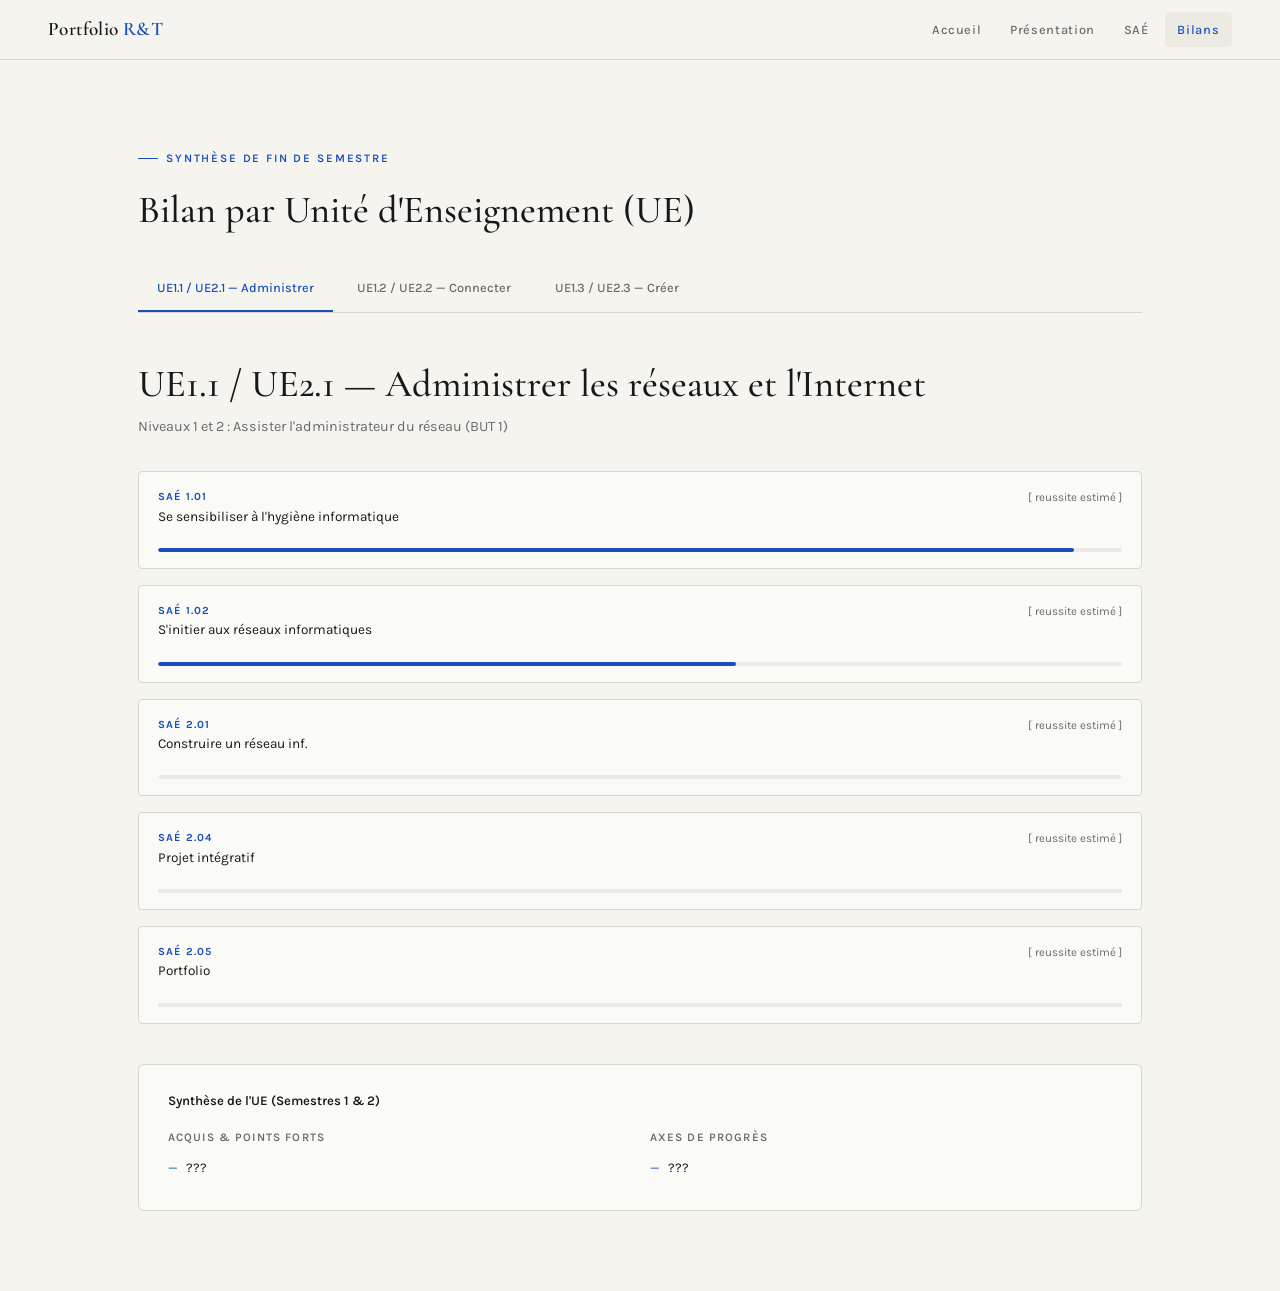
==== bilans.html @ d0392d07 "Update bilans.html" ====
<!DOCTYPE html>
<html lang="fr">
<head>
  <meta charset="UTF-8" />
  <meta name="viewport" content="width=device-width, initial-scale=1.0" />
  <title>Bilans — Portfolio R&T</title>
  <link rel="preconnect" href="https://fonts.googleapis.com" />
  <link href="https://fonts.googleapis.com/css2?family=Cormorant+Garamond:wght@400;500;600&family=Karla:wght@300;400;500;600&display=swap" rel="stylesheet" />
  <link rel="stylesheet" href="style.css">
</head>
<body>

  <nav>
    <div class="nav-logo">Portfolio <span>R&T</span></div>
    <div class="nav-links" id="navLinks">
      <a href="index.html">Accueil</a>
      <a href="presentation.html">Présentation</a>
      <a href="saes.html">SAÉ</a>
      <a href="bilans.html" class="active">Bilans</a>
    </div>
  </nav>

  <div class="page active" id="page-bilans">
    <div class="container">
      <div class="section">
        <div class="label">Synthèse de fin de semestre</div>
        <h2 style="margin-bottom:2rem">Bilan par Unité d'Enseignement (UE)</h2>

        <div class="bilan-tabs">
          <div class="bilan-tab active" onclick="switchBilan(0, this)">UE1.1 / UE2.1 — Administrer</div>
          <div class="bilan-tab" onclick="switchBilan(1, this)">UE1.2 / UE2.2 — Connecter</div>
          <div class="bilan-tab" onclick="switchBilan(2, this)">UE1.3 / UE2.3 — Créer</div>
        </div>

        <div class="bilan-panel active" id="bilan-0">
          <div class="bilan-header">
            <h2>UE1.1 / UE2.1 — Administrer les réseaux et l'Internet</h2>
            <p>Niveaux 1 et 2 : Assister l'administrateur du réseau (BUT 1)</p>
          </div>
          <div class="ac-progress-list">
            <div class="ac-progress">
              <div class="ac-progress-header">
                <div>
                  <div class="ac-progress-code">SAÉ 1.01</div>
                  <div class="ac-progress-text">Se sensibiliser à l'hygiène informatique</div>
                </div>
                <div class="ac-progress-level">[ reussite estimé ]</div>
              </div>
              <div class="progress-bar"><div class="progress-fill" style="width:95%"></div></div>
            </div>
            <div class="ac-progress">
              <div class="ac-progress-header">
                <div>
                  <div class="ac-progress-code">SAÉ 1.02</div>
                  <div class="ac-progress-text">S'initier aux réseaux informatiques</div>
                </div>
                <div class="ac-progress-level">[ reussite estimé ]</div>
              </div>
              <div class="progress-bar"><div class="progress-fill" style="width:60%"></div></div>
            </div>
            <div class="ac-progress">
              <div class="ac-progress-header">
                <div>
                  <div class="ac-progress-code">SAÉ 2.01</div>
                  <div class="ac-progress-text">Construire un réseau inf.</div>
                </div>
                <div class="ac-progress-level">[ reussite estimé ]</div>
              </div>
              <div class="progress-bar"><div class="progress-fill" style="width:0%"></div></div>
            </div>
            <div class="ac-progress">
              <div class="ac-progress-header">
                <div>
                  <div class="ac-progress-code">SAÉ 2.04</div>
                  <div class="ac-progress-text">Projet intégratif</div>
                </div>
                <div class="ac-progress-level">[ reussite estimé ]</div>
              </div>
              <div class="progress-bar"><div class="progress-fill" style="width:0%"></div></div>
            </div>
            <div class="ac-progress">
              <div class="ac-progress-header">
                <div>
                  <div class="ac-progress-code">SAÉ 2.05</div>
                  <div class="ac-progress-text">Portfolio</div>
                </div>
                <div class="ac-progress-level">[ reussite estimé ]</div>
              </div>
              <div class="progress-bar"><div class="progress-fill" style="width:0%"></div></div>
            </div>
          </div>
          <div class="bilan-synthesis">
            <h3>Synthèse de l'UE (Semestres 1 & 2)</h3>
            <div class="synthesis-grid">
              <div>
                <div class="synthesis-col-title">Acquis & points forts</div>
                <div class="synthesis-item">???</div>
              </div>
              <div>
                <div class="synthesis-col-title">Axes de progrès</div>
                <div class="synthesis-item">???</div>
              </div>
            </div>
          </div>
        </div>

        <div class="bilan-panel" id="bilan-1">
          <div class="bilan-header">
            <h2>UE1.2 / UE2.2 — Connecter les entreprises et les usagers</h2>
            <p>Niveaux 1 et 2 : Découvrir les transmissions et la ToIP (BUT 1)</p>
          </div>
          <div class="ac-progress-list">
            <div class="ac-progress">
              <div class="ac-progress-header">
                <div>
                  <div class="ac-progress-code">SAÉ 1.03</div>
                  <div class="ac-progress-text">Découvrir un dispositif de transmission</div>
                </div>
                <div class="ac-progress-level">[ reussite estimé ]</div>
              </div>
              <div class="progress-bar"><div class="progress-fill" style="width:90%"></div></div>
            </div>
            <div class="ac-progress">
              <div class="ac-progress-header">
                <div>
                  <div class="ac-progress-code">SAÉ 2.02</div>
                  <div class="ac-progress-text">Mesur_caracté-sign/syst</div>
                </div>
                <div class="ac-progress-level">[ reussite estimé ]</div>
              </div>
              <div class="progress-bar"><div class="progress-fill" style="width:0%"></div></div>
            </div>
            <div class="ac-progress">
              <div class="ac-progress-header">
                <div>
                  <div class="ac-progress-code">SAÉ 2.04</div>
                  <div class="ac-progress-text">Projet intégratif</div>
                </div>
                <div class="ac-progress-level">[ reussite estimé ]</div>
              </div>
              <div class="progress-bar"><div class="progress-fill" style="width:0%"></div></div>
            </div>
            <div class="ac-progress">
              <div class="ac-progress-header">
                <div>
                  <div class="ac-progress-code">SAÉ 2.05</div>
                  <div class="ac-progress-text">Portfolio</div>
                </div>
                <div class="ac-progress-level">[ reussite estimé ]</div>
              </div>
              <div class="progress-bar"><div class="progress-fill" style="width:0%"></div></div>
            </div>
          </div>
          <div class="bilan-synthesis">
            <h3>Synthèse de l'UE (Semestres 1 & 2)</h3>
            <div class="synthesis-grid">
              <div>
                <div class="synthesis-col-title">Acquis & points forts</div>
                <div class="synthesis-item">???</div>
              </div>
              <div>
                <div class="synthesis-col-title">Axes de progrès</div>
                <div class="synthesis-item">???</div>
              </div>
            </div>
          </div>
        </div>

        <div class="bilan-panel" id="bilan-2">
          <div class="bilan-header">
            <h2>UE1.3 / UE2.3 — Créer des outils et des applications pour les R&T</h2>
            <p>Niveaux 1 et 2 : S'intégrer dans un service informatique (BUT 1)</p>
          </div>
          <div class="ac-progress-list">
            <div class="ac-progress">
              <div class="ac-progress-header">
                <div>
                  <div class="ac-progress-code">SAÉ 1.04</div>
                  <div class="ac-progress-text">Se présenter sur Internet</div>
                </div>
                <div class="ac-progress-level">[ reussite estimé ]</div>
              </div>
              <div class="progress-bar"><div class="progress-fill" style="width:98%"></div></div>
            </div>
            <div class="ac-progress">
              <div class="ac-progress-header">
                <div>
                  <div class="ac-progress-code">SAÉ 1.05</div>
                  <div class="ac-progress-text">Traiter des données</div>
                </div>
                <div class="ac-progress-level">[ reussite estimé ]</div>
              </div>
              <div class="progress-bar"><div class="progress-fill" style="width:85%"></div></div>
            </div>
            <div class="ac-progress">
              <div class="ac-progress-header">
                <div>
                  <div class="ac-progress-code">SAÉ 2.03</div>
                  <div class="ac-progress-text">Mettre en place une solut. inf.</div>
                </div>
                <div class="ac-progress-level">[ reussite estimé ]</div>
              </div>
              <div class="progress-bar"><div class="progress-fill" style="width:0%"></div></div>
            </div>
            <div class="ac-progress">
              <div class="ac-progress-header">
                <div>
                  <div class="ac-progress-code">SAÉ 2.04</div>
                  <div class="ac-progress-text">Projet intégratif</div>
                </div>
                <div class="ac-progress-level">[ reussite estimé ]</div>
              </div>
              <div class="progress-bar"><div class="progress-fill" style="width:0%"></div></div>
            </div>
            <div class="ac-progress">
              <div class="ac-progress-header">
                <div>
                  <div class="ac-progress-code">SAÉ 2.05</div>
                  <div class="ac-progress-text">Portfolio</div>
                </div>
                <div class="ac-progress-level">[ reussite estimé ]</div>
              </div>
              <div class="progress-bar"><div class="progress-fill" style="width:0%"></div></div>
            </div>
          </div>
          <div class="bilan-synthesis">
            <h3>Synthèse de l'UE (Semestres 1 & 2)</h3>
            <div class="synthesis-grid">
              <div>
                <div class="synthesis-col-title">Acquis & points forts</div>
                <div class="synthesis-item">???</div>
              </div>
              <div>
                <div class="synthesis-col-title">Axes de progrès</div>
                <div class="synthesis-item">???</div>
              </div>
            </div>
          </div>
        </div>

      </div>
    </div>
  </div>

  <script>
    function switchBilan(indexId, elementClic) {
      let panels = document.querySelectorAll('.bilan-panel');
      panels.forEach(function(panel) { panel.classList.remove('active'); });

      let tabs = document.querySelectorAll('.bilan-tab');
      tabs.forEach(function(tab) { tab.classList.remove('active'); });

      document.getElementById('bilan-' + indexId).classList.add('active');
      elementClic.classList.add('active');

      setTimeout(() => {
        document.querySelectorAll('#bilan-' + indexId + ' .progress-fill').forEach(bar => {
          const w = bar.style.width;
          bar.style.width = '0';
          requestAnimationFrame(() => { bar.style.width = w; });
        });
      }, 50);
    }

    document.addEventListener('DOMContentLoaded', () => {
      document.querySelectorAll('#bilan-0 .progress-fill').forEach(bar => {
        const w = bar.style.width;
        bar.style.width = '0';
        setTimeout(() => { bar.style.width = w; }, 300);
      });
    });
  </script>
</body>
</html>
---- style.css ----
/* ─── VARIABLES ─── */
:root {
  --bg:        #F5F4EF;
  --bg2:       #ECEAE2;
  --ink:       #181818;
  --ink-light: #6A6A6A;
  --accent:    #1A4FBA;
  --accent2:   #0D3A9E;
  --border:    #D8D6CC;
  --white:     #FFFFFF;
  --card:      #FAFAF7;
  --nav-h:     60px;
  --radius:    4px;
  --trans:     0.22s ease;
}

/* ─── RESET ─── */
*, *::before, *::after { box-sizing: border-box; margin: 0; padding: 0; }
html { scroll-behavior: smooth; }
body {
  font-family: 'Karla', sans-serif;
  background: var(--bg);
  color: var(--ink);
  font-size: 16px;
  line-height: 1.7;
  -webkit-font-smoothing: antialiased;
}
a { color: inherit; text-decoration: none; }
img { max-width: 100%; display: block; }

/* ─── TYPOGRAPHY ─── */
.serif { font-family: 'Cormorant Garamond', serif; }
h1 { font-family: 'Cormorant Garamond', serif; font-size: clamp(2.4rem, 5vw, 4rem); font-weight: 500; line-height: 1.1; letter-spacing: -0.02em; }
h2 { font-family: 'Cormorant Garamond', serif; font-size: clamp(1.8rem, 3vw, 2.6rem); font-weight: 500; line-height: 1.2; }
h3 { font-size: 0.78rem; font-weight: 600; letter-spacing: 0.14em; text-transform: uppercase; color: var(--ink-light); }
p { color: var(--ink); max-width: 68ch; }

/* ─── NAV ─── */
nav {
  position: fixed; top: 0; left: 0; right: 0; z-index: 100;
  height: var(--nav-h);
  background: rgba(245,244,239,0.92);
  backdrop-filter: blur(12px);
  -webkit-backdrop-filter: blur(12px);
  border-bottom: 1px solid var(--border);
  display: flex; align-items: center; justify-content: space-between;
  padding: 0 clamp(1.2rem, 4vw, 3rem);
}
.nav-logo {
  font-family: 'Cormorant Garamond', serif;
  font-size: 1.2rem; font-weight: 600;
  letter-spacing: 0.02em;
  color: var(--ink);
}
.nav-logo span { color: var(--accent); }
.nav-links { display: flex; gap: 0.2rem; align-items: center; }
.nav-links a {
  font-size: 0.8rem; font-weight: 500; letter-spacing: 0.05em;
  padding: 0.4rem 0.8rem; border-radius: var(--radius);
  color: var(--ink-light); transition: color var(--trans), background var(--trans);
}
.nav-links a:hover, .nav-links a.active { color: var(--ink); background: var(--bg2); }
.nav-links a.active { color: var(--accent); }
.burger { display: none; flex-direction: column; gap: 5px; cursor: pointer; padding: 4px; }
.burger span { display: block; width: 22px; height: 2px; background: var(--ink); border-radius: 2px; transition: var(--trans); }

/* ─── PAGES ─── */
.page { padding-top: var(--nav-h); min-height: 100vh; animation: fadeIn 0.35s ease; display: none; }
.page.active { display: block; }
@keyframes fadeIn { from { opacity:0; transform:translateY(8px); } to { opacity:1; transform:translateY(0); } }

/* ─── LAYOUT HELPERS ─── */
.container { max-width: 1100px; margin: 0 auto; padding: 0 clamp(1.2rem, 4vw, 3rem); }
.section { padding: 5rem 0; }
.label {
  display: inline-flex; align-items: center; gap: 0.5rem;
  font-size: 0.72rem; font-weight: 600; letter-spacing: 0.16em; text-transform: uppercase;
  color: var(--accent); margin-bottom: 1.2rem;
}
.label::before { content: ''; display: block; width: 20px; height: 1px; background: var(--accent); }
.divider { width: 100%; height: 1px; background: var(--border); margin: 3rem 0; }

/* ─── HOME PAGE ─── */
.hero {
  min-height: calc(100vh - var(--nav-h));
  display: grid; grid-template-columns: 1fr 1fr; gap: 4rem; align-items: center;
}
.hero-text { padding: 4rem 0; }
.hero-text h1 { margin-bottom: 1.4rem; }
.hero-text .subtitle {
  font-size: 1.05rem; color: var(--ink-light); margin-bottom: 2.4rem; max-width: 50ch;
}
.hero-tags { display: flex; flex-wrap: wrap; gap: 0.5rem; margin-bottom: 2.4rem; }
.tag {
  font-size: 0.75rem; font-weight: 500; letter-spacing: 0.04em;
  padding: 0.3rem 0.8rem; border: 1px solid var(--border);
  border-radius: 20px; color: var(--ink-light); background: var(--card);
}
.hero-cta { display: flex; gap: 1rem; flex-wrap: wrap; }
.btn {
  display: inline-flex; align-items: center; justify-content: center; gap: 0.5rem;
  padding: 0.7rem 1.6rem; border-radius: var(--radius);
  font-size: 0.82rem; font-weight: 600; letter-spacing: 0.04em;
  transition: all var(--trans); cursor: pointer; border: none; text-align: center;
}
.btn-primary { background: var(--accent); color: #fff !important; }
.btn-primary:hover { background: var(--accent2); transform: translateY(-1px); }
.btn-outline { background: transparent; color: var(--ink) !important; border: 1px solid var(--border); }
.btn-outline:hover { border-color: var(--ink); background: var(--bg2); }
.hero-visual {
  display: flex; align-items: center; justify-content: center;
  position: relative;
}
.photo-placeholder {
  width: 320px; height: 400px; border-radius: 6px;
  background: linear-gradient(145deg, var(--bg2) 0%, var(--border) 100%);
  display: flex; flex-direction: column; align-items: center; justify-content: center;
  gap: 0.8rem; color: var(--ink-light); border: 1px solid var(--border);
  position: relative; overflow: hidden;
}
.photo-placeholder::before {
  content: ''; position: absolute; inset: 0;
  background: linear-gradient(135deg, transparent 60%, rgba(26,79,186,0.06));
}
.photo-placeholder svg { opacity: 0.35; }
.photo-placeholder p { font-size: 0.78rem; text-align: center; max-width: 18ch; }
.photo-frame {
  position: absolute; top: -10px; left: -10px; right: -10px; bottom: -10px;
  border: 1px solid var(--accent); opacity: 0.12; border-radius: 8px;
  pointer-events: none;
}

/* quick stats */
.stats-bar {
  display: grid; grid-template-columns: repeat(3, 1fr);
  border: 1px solid var(--border); border-radius: 6px; overflow: hidden;
  margin-top: 4rem; background: var(--card);
}
.stat { padding: 1.4rem 1.6rem; border-right: 1px solid var(--border); }
.stat:last-child { border-right: none; }
.stat-num { font-family: 'Cormorant Garamond', serif; font-size: 2.2rem; font-weight: 500; color: var(--accent); line-height: 1; margin-bottom: 0.25rem; }
.stat-label { font-size: 0.75rem; color: var(--ink-light); font-weight: 500; }

/* ─── PRÉSENTATION PAGE ─── */
.two-col { display: grid; grid-template-columns: 1fr 1fr; gap: 4rem; }
.profile-card {
  background: var(--card); border: 1px solid var(--border);
  border-radius: 6px; padding: 2rem; position: sticky; top: calc(var(--nav-h) + 1.5rem);
}
.profile-photo {
  width: 100%; aspect-ratio: 3/4; border-radius: 4px;
  background: linear-gradient(145deg, var(--bg2), var(--border));
  margin-bottom: 1.4rem; display: flex; align-items: center; justify-content: center;
  color: var(--ink-light); font-size: 0.75rem; border: 1px solid var(--border);
}
.profile-name { font-family: 'Cormorant Garamond', serif; font-size: 1.6rem; font-weight: 500; margin-bottom: 0.2rem; }
.profile-title { font-size: 0.8rem; color: var(--ink-light); margin-bottom: 1.2rem; }
.profile-links { display: flex; flex-direction: column; gap: 0.5rem; }
.profile-link {
  display: inline-flex; align-items: center; gap: 0.6rem;
  font-size: 0.8rem; color: var(--ink-light); transition: color var(--trans);
  padding: 0.4rem 0; border-bottom: 1px solid var(--bg2);
}
.profile-link:hover { color: var(--accent); }

.rich-text h2 { margin-bottom: 0.8rem; }
.rich-text p { margin-bottom: 1.2rem; color: var(--ink); }
.rich-text .highlight { color: var(--accent); font-weight: 500; }

.competences-grid { display: grid; grid-template-columns: 1fr 1fr; gap: 1rem; margin-top: 1.5rem; }
.comp-card {
  background: var(--card); border: 1px solid var(--border); border-radius: 4px;
  padding: 1rem 1.2rem; transition: border-color var(--trans); cursor: pointer; display: block;
}
.comp-card:hover { border-color: var(--accent); }
.comp-card-label { font-size: 0.7rem; font-weight: 600; letter-spacing: 0.1em; text-transform: uppercase; color: var(--accent); margin-bottom: 0.3rem; }
.comp-card-title { font-size: 0.88rem; font-weight: 500; line-height: 1.4; }

/* ─── SAÉ LIST ─── */
.sae-grid { display: grid; grid-template-columns: repeat(auto-fill, minmax(300px, 1fr)); gap: 1.2rem; }
.sae-card {
  background: var(--card); border: 1px solid var(--border); border-radius: 6px;
  padding: 1.6rem; cursor: pointer; transition: all var(--trans);
  display: flex; flex-direction: column; gap: 0.8rem;
}
.sae-card:hover { border-color: var(--accent); transform: translateY(-2px); box-shadow: 0 8px 24px rgba(0,0,0,0.06); }
.sae-card-code { font-size: 0.7rem; font-weight: 700; letter-spacing: 0.14em; text-transform: uppercase; color: var(--accent); }
.sae-card-title { font-family: 'Cormorant Garamond', serif; font-size: 1.25rem; font-weight: 500; line-height: 1.3; }
.sae-card-sem { font-size: 0.75rem; color: var(--ink-light); }
.sae-card-tags { display: flex; flex-wrap: wrap; gap: 0.3rem; }
.sae-tag { font-size: 0.68rem; padding: 0.15rem 0.5rem; border-radius: 2px; background: var(--bg2); color: var(--ink-light); font-weight: 500; }
.arrow-icon { margin-top: auto; color: var(--accent); font-size: 0.85rem; opacity: 0; transition: opacity var(--trans); }
.sae-card:hover .arrow-icon { opacity: 1; }

/* ─── SAÉ DETAIL ─── */
#sae-detail { display: none; padding-top: var(--nav-h); min-height: 100vh; animation: fadeIn 0.35s ease; }
#sae-detail.active { display: block; }
.back-btn {
  display: inline-flex; align-items: center; gap: 0.5rem;
  font-size: 0.8rem; color: var(--ink-light); cursor: pointer;
  padding: 1.5rem 0 0; transition: color var(--trans);
}
.back-btn:hover { color: var(--accent); }
.sae-header {
  padding: 2.5rem 0 2rem; border-bottom: 1px solid var(--border);
}
.sae-header-code { font-size: 0.72rem; font-weight: 700; letter-spacing: 0.2em; text-transform: uppercase; color: var(--accent); margin-bottom: 0.6rem; }
.sae-header h1 { margin-bottom: 1rem; }
.sae-meta { display: flex; gap: 1.5rem; flex-wrap: wrap; }
.sae-meta-item { font-size: 0.8rem; color: var(--ink-light); display: flex; align-items: center; gap: 0.4rem; }

.sae-body { display: grid; grid-template-columns: 1fr 280px; gap: 3rem; padding: 3rem 0; }
.sae-content { display: flex; flex-direction: column; gap: 2.5rem; }
.sae-section { }
.sae-section-title {
  font-size: 0.72rem; font-weight: 700; letter-spacing: 0.16em; text-transform: uppercase;
  color: var(--accent); padding-bottom: 0.7rem; border-bottom: 1px solid var(--border);
  margin-bottom: 1rem;
}
.sae-section p { color: var(--ink); line-height: 1.75; margin-bottom: 0.8rem; }

.ac-list { display: flex; flex-direction: column; gap: 0.7rem; }
.ac-item { background: var(--card); border: 1px solid var(--border); border-radius: 4px; padding: 0.9rem 1rem; }
.ac-code { font-size: 0.68rem; font-weight: 700; letter-spacing: 0.12em; text-transform: uppercase; color: var(--accent); margin-bottom: 0.2rem; }
.ac-text { font-size: 0.85rem; line-height: 1.5; }

.trace-list { display: flex; flex-direction: column; gap: 0.8rem; }
.trace-item {
  display: flex; align-items: flex-start; gap: 0.8rem;
  background: var(--card); border: 1px solid var(--border); border-radius: 4px; padding: 0.9rem 1rem;
}
.trace-icon { flex-shrink: 0; width: 32px; height: 32px; background: var(--bg2); border-radius: 4px; display: flex; align-items: center; justify-content: center; color: var(--accent); font-size: 0.9rem; }
.trace-info { flex: 1; }
.trace-name { font-size: 0.85rem; font-weight: 500; margin-bottom: 0.15rem; }
.trace-desc { font-size: 0.78rem; color: var(--ink-light); }

.autoeval-box {
  background: linear-gradient(135deg, rgba(26,79,186,0.05) 0%, rgba(26,79,186,0.02) 100%);
  border: 1px solid rgba(26,79,186,0.2); border-radius: 6px; padding: 1.4rem 1.6rem;
}
.autoeval-box .niveau {
  display: flex; align-items: center; gap: 1rem; margin-bottom: 1rem;
}
.niveau-dots { display: flex; gap: 0.35rem; }
.dot { width: 10px; height: 10px; border-radius: 50%; border: 1.5px solid var(--accent); }
.dot.filled { background: var(--accent); }
.niveau-label { font-size: 0.78rem; color: var(--accent); font-weight: 500; }

/* sidebar */
.sae-sidebar { display: flex; flex-direction: column; gap: 1.2rem; }
.sidebar-card {
  background: var(--card); border: 1px solid var(--border); border-radius: 6px; padding: 1.2rem;
}
.sidebar-card-title { font-size: 0.7rem; font-weight: 700; letter-spacing: 0.14em; text-transform: uppercase; color: var(--ink-light); margin-bottom: 0.8rem; }
.sidebar-item { font-size: 0.82rem; padding: 0.3rem 0; border-bottom: 1px solid var(--bg2); color: var(--ink); }
.sidebar-item:last-child { border-bottom: none; }
.sidebar-item span { color: var(--accent); font-weight: 600; }

/* ─── BILAN PAGE ─── */
.bilan-tabs { display: flex; gap: 0.3rem; border-bottom: 1px solid var(--border); margin-bottom: 3rem; overflow-x: auto; }
.bilan-tab {
  padding: 0.7rem 1.2rem; font-size: 0.8rem; font-weight: 500; cursor: pointer;
  border-bottom: 2px solid transparent; white-space: nowrap; color: var(--ink-light);
  transition: all var(--trans);
}
.bilan-tab.active { color: var(--accent); border-bottom-color: var(--accent); }
.bilan-tab:hover { color: var(--ink); }

.bilan-panel { display: none; }
.bilan-panel.active { display: block; animation: fadeIn 0.3s ease; }

.bilan-header { margin-bottom: 2rem; }
.bilan-header h2 { margin-bottom: 0.5rem; }
.bilan-header p { color: var(--ink-light); font-size: 0.9rem; max-width: 55ch; }

.ac-progress-list { display: flex; flex-direction: column; gap: 1rem; margin-bottom: 2.5rem; }
.ac-progress {
  background: var(--card); border: 1px solid var(--border); border-radius: 4px;
  padding: 1rem 1.2rem;
}
.ac-progress-header { display: flex; justify-content: space-between; align-items: flex-start; margin-bottom: 0.6rem; }
.ac-progress-code { font-size: 0.68rem; font-weight: 700; letter-spacing: 0.1em; text-transform: uppercase; color: var(--accent); }
.ac-progress-level { font-size: 0.72rem; color: var(--ink-light); }
.ac-progress-text { font-size: 0.85rem; margin-bottom: 0.7rem; line-height: 1.5; }
.progress-bar { height: 4px; background: var(--bg2); border-radius: 2px; overflow: hidden; }
.progress-fill { height: 100%; background: var(--accent); border-radius: 2px; transition: width 0.8s ease; }

.bilan-synthesis {
  background: var(--card); border: 1px solid var(--border); border-radius: 6px;
  padding: 1.6rem 1.8rem; margin-top: 2rem;
}
.bilan-synthesis h3 { font-size: 0.82rem; font-weight: 600; margin-bottom: 1rem; color: var(--ink); text-transform: none; letter-spacing: 0; }
.synthesis-grid { display: grid; grid-template-columns: 1fr 1fr; gap: 1.2rem; }
.synthesis-col-title { font-size: 0.72rem; font-weight: 600; letter-spacing: 0.1em; text-transform: uppercase; color: var(--ink-light); margin-bottom: 0.6rem; }
.synthesis-item {
  display: flex; align-items: flex-start; gap: 0.5rem;
  font-size: 0.83rem; margin-bottom: 0.4rem; line-height: 1.5;
}
.synthesis-item::before { content: '—'; color: var(--accent); flex-shrink: 0; margin-top: 0.05rem; }

/* ─── FOOTER ─── */
footer {
  border-top: 1px solid var(--border); padding: 2rem 0;
  display: flex; justify-content: space-between; align-items: center; flex-wrap: wrap; gap: 1rem;
}
footer .foot-left { font-size: 0.78rem; color: var(--ink-light); }
footer .foot-right { font-size: 0.78rem; color: var(--ink-light); display: flex; gap: 1.2rem; }

/* ─── RESPONSIVE ─── */
@media (max-width: 860px) {
  .hero { grid-template-columns: 1fr; }
  .hero-visual { display: none; }
  .two-col { grid-template-columns: 1fr; }
  .profile-card { position: static; }
  .sae-body { grid-template-columns: 1fr; }
  .sae-sidebar { display: grid; grid-template-columns: 1fr 1fr; }
  .competences-grid { grid-template-columns: 1fr; }
  .synthesis-grid { grid-template-columns: 1fr; }
  .stats-bar { grid-template-columns: 1fr; }
  .stat { border-right: none; border-bottom: 1px solid var(--border); }
  .stat:last-child { border-bottom: none; }
  .nav-links { display: none; position: absolute; top: var(--nav-h); left: 0; right: 0; background: var(--bg); border-bottom: 1px solid var(--border); flex-direction: column; padding: 1rem; gap: 0.2rem; }
  .nav-links.open { display: flex; }
  .burger { display: flex; }
}
@media (max-width: 480px) {
  .sae-sidebar { grid-template-columns: 1fr; }
}
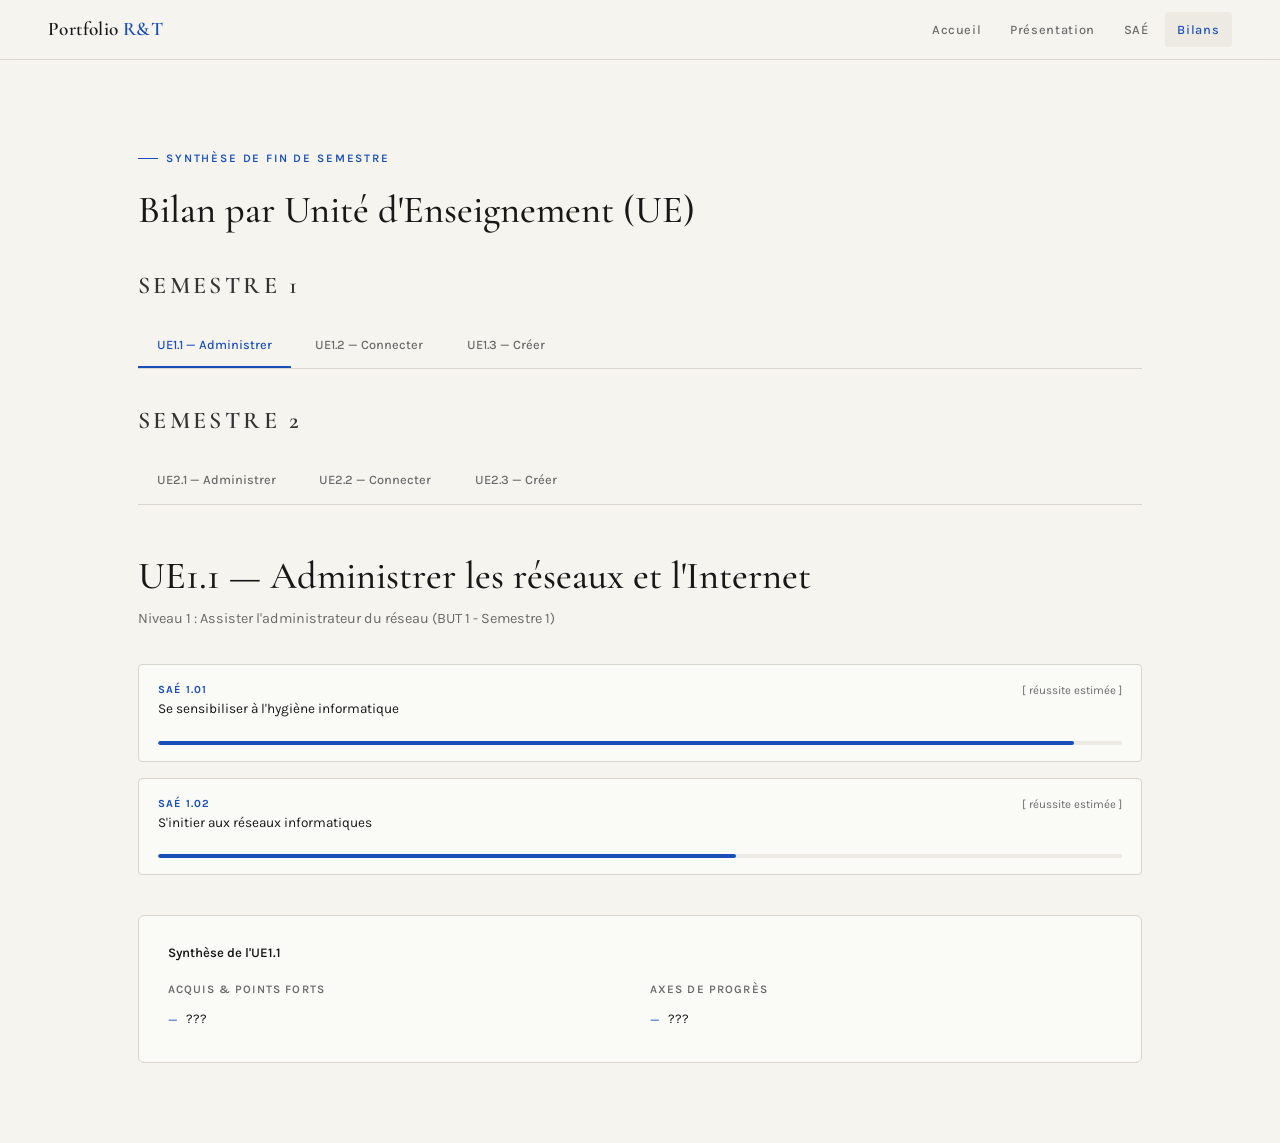
==== commit 94b9fca8: "Refactor bilan sections for semester clarity" ====
--- a/bilans.html
+++ b/bilans.html
@@ -26,16 +26,24 @@
         <div class="label">Synthèse de fin de semestre</div>
         <h2 style="margin-bottom:2rem">Bilan par Unité d'Enseignement (UE)</h2>
 
+        <h3 style="margin-bottom: 1rem; font-family: 'Cormorant Garamond', serif; font-size: 1.5rem; color: #333;">Semestre 1</h3>
+        <div class="bilan-tabs" style="margin-bottom: 2rem;">
+          <div class="bilan-tab active" onclick="switchBilan(0, this)">UE1.1 — Administrer</div>
+          <div class="bilan-tab" onclick="switchBilan(1, this)">UE1.2 — Connecter</div>
+          <div class="bilan-tab" onclick="switchBilan(2, this)">UE1.3 — Créer</div>
+        </div>
+
+        <h3 style="margin-bottom: 1rem; font-family: 'Cormorant Garamond', serif; font-size: 1.5rem; color: #333;">Semestre 2</h3>
         <div class="bilan-tabs">
-          <div class="bilan-tab active" onclick="switchBilan(0, this)">UE1.1 / UE2.1 — Administrer</div>
-          <div class="bilan-tab" onclick="switchBilan(1, this)">UE1.2 / UE2.2 — Connecter</div>
-          <div class="bilan-tab" onclick="switchBilan(2, this)">UE1.3 / UE2.3 — Créer</div>
+          <div class="bilan-tab" onclick="switchBilan(3, this)">UE2.1 — Administrer</div>
+          <div class="bilan-tab" onclick="switchBilan(4, this)">UE2.2 — Connecter</div>
+          <div class="bilan-tab" onclick="switchBilan(5, this)">UE2.3 — Créer</div>
         </div>
 
         <div class="bilan-panel active" id="bilan-0">
           <div class="bilan-header">
-            <h2>UE1.1 / UE2.1 — Administrer les réseaux et l'Internet</h2>
-            <p>Niveaux 1 et 2 : Assister l'administrateur du réseau (BUT 1)</p>
+            <h2>UE1.1 — Administrer les réseaux et l'Internet</h2>
+            <p>Niveau 1 : Assister l'administrateur du réseau (BUT 1 - Semestre 1)</p>
           </div>
           <div class="ac-progress-list">
             <div class="ac-progress">
@@ -44,7 +52,7 @@
                   <div class="ac-progress-code">SAÉ 1.01</div>
                   <div class="ac-progress-text">Se sensibiliser à l'hygiène informatique</div>
                 </div>
-                <div class="ac-progress-level">[ reussite estimé ]</div>
+                <div class="ac-progress-level">[ réussite estimée ]</div>
               </div>
               <div class="progress-bar"><div class="progress-fill" style="width:95%"></div></div>
             </div>
@@ -54,43 +62,13 @@
                   <div class="ac-progress-code">SAÉ 1.02</div>
                   <div class="ac-progress-text">S'initier aux réseaux informatiques</div>
                 </div>
-                <div class="ac-progress-level">[ reussite estimé ]</div>
+                <div class="ac-progress-level">[ réussite estimée ]</div>
               </div>
               <div class="progress-bar"><div class="progress-fill" style="width:60%"></div></div>
             </div>
-            <div class="ac-progress">
-              <div class="ac-progress-header">
-                <div>
-                  <div class="ac-progress-code">SAÉ 2.01</div>
-                  <div class="ac-progress-text">Construire un réseau inf.</div>
-                </div>
-                <div class="ac-progress-level">[ reussite estimé ]</div>
-              </div>
-              <div class="progress-bar"><div class="progress-fill" style="width:0%"></div></div>
-            </div>
-            <div class="ac-progress">
-              <div class="ac-progress-header">
-                <div>
-                  <div class="ac-progress-code">SAÉ 2.04</div>
-                  <div class="ac-progress-text">Projet intégratif</div>
-                </div>
-                <div class="ac-progress-level">[ reussite estimé ]</div>
-              </div>
-              <div class="progress-bar"><div class="progress-fill" style="width:0%"></div></div>
-            </div>
-            <div class="ac-progress">
-              <div class="ac-progress-header">
-                <div>
-                  <div class="ac-progress-code">SAÉ 2.05</div>
-                  <div class="ac-progress-text">Portfolio</div>
-                </div>
-                <div class="ac-progress-level">[ reussite estimé ]</div>
-              </div>
-              <div class="progress-bar"><div class="progress-fill" style="width:0%"></div></div>
-            </div>
           </div>
           <div class="bilan-synthesis">
-            <h3>Synthèse de l'UE (Semestres 1 & 2)</h3>
+            <h3>Synthèse de l'UE1.1</h3>
             <div class="synthesis-grid">
               <div>
                 <div class="synthesis-col-title">Acquis & points forts</div>
@@ -106,8 +84,8 @@
 
         <div class="bilan-panel" id="bilan-1">
           <div class="bilan-header">
-            <h2>UE1.2 / UE2.2 — Connecter les entreprises et les usagers</h2>
-            <p>Niveaux 1 et 2 : Découvrir les transmissions et la ToIP (BUT 1)</p>
+            <h2>UE1.2 — Connecter les entreprises et les usagers</h2>
+            <p>Niveau 1 : Découvrir les transmissions et la ToIP (BUT 1 - Semestre 1)</p>
           </div>
           <div class="ac-progress-list">
             <div class="ac-progress">
@@ -116,43 +94,13 @@
                   <div class="ac-progress-code">SAÉ 1.03</div>
                   <div class="ac-progress-text">Découvrir un dispositif de transmission</div>
                 </div>
-                <div class="ac-progress-level">[ reussite estimé ]</div>
+                <div class="ac-progress-level">[ réussite estimée ]</div>
               </div>
               <div class="progress-bar"><div class="progress-fill" style="width:90%"></div></div>
             </div>
-            <div class="ac-progress">
-              <div class="ac-progress-header">
-                <div>
-                  <div class="ac-progress-code">SAÉ 2.02</div>
-                  <div class="ac-progress-text">Mesur_caracté-sign/syst</div>
-                </div>
-                <div class="ac-progress-level">[ reussite estimé ]</div>
-              </div>
-              <div class="progress-bar"><div class="progress-fill" style="width:0%"></div></div>
-            </div>
-            <div class="ac-progress">
-              <div class="ac-progress-header">
-                <div>
-                  <div class="ac-progress-code">SAÉ 2.04</div>
-                  <div class="ac-progress-text">Projet intégratif</div>
-                </div>
-                <div class="ac-progress-level">[ reussite estimé ]</div>
-              </div>
-              <div class="progress-bar"><div class="progress-fill" style="width:0%"></div></div>
-            </div>
-            <div class="ac-progress">
-              <div class="ac-progress-header">
-                <div>
-                  <div class="ac-progress-code">SAÉ 2.05</div>
-                  <div class="ac-progress-text">Portfolio</div>
-                </div>
-                <div class="ac-progress-level">[ reussite estimé ]</div>
-              </div>
-              <div class="progress-bar"><div class="progress-fill" style="width:0%"></div></div>
-            </div>
           </div>
           <div class="bilan-synthesis">
-            <h3>Synthèse de l'UE (Semestres 1 & 2)</h3>
+            <h3>Synthèse de l'UE1.2</h3>
             <div class="synthesis-grid">
               <div>
                 <div class="synthesis-col-title">Acquis & points forts</div>
@@ -168,8 +116,8 @@
 
         <div class="bilan-panel" id="bilan-2">
           <div class="bilan-header">
-            <h2>UE1.3 / UE2.3 — Créer des outils et des applications pour les R&T</h2>
-            <p>Niveaux 1 et 2 : S'intégrer dans un service informatique (BUT 1)</p>
+            <h2>UE1.3 — Créer des outils et des applications pour les R&T</h2>
+            <p>Niveau 1 : S'intégrer dans un service informatique (BUT 1 - Semestre 1)</p>
           </div>
           <div class="ac-progress-list">
             <div class="ac-progress">
@@ -178,7 +126,7 @@
                   <div class="ac-progress-code">SAÉ 1.04</div>
                   <div class="ac-progress-text">Se présenter sur Internet</div>
                 </div>
-                <div class="ac-progress-level">[ reussite estimé ]</div>
+                <div class="ac-progress-level">[ réussite estimée ]</div>
               </div>
               <div class="progress-bar"><div class="progress-fill" style="width:98%"></div></div>
             </div>
@@ -188,87 +136,6 @@
                   <div class="ac-progress-code">SAÉ 1.05</div>
                   <div class="ac-progress-text">Traiter des données</div>
                 </div>
-                <div class="ac-progress-level">[ reussite estimé ]</div>
+                <div class="ac-progress-level">[ réussite estimée ]</div>
               </div>
-              <div class="progress-bar"><div class="progress-fill" style="width:85%"></div></div>
-            </div>
-            <div class="ac-progress">
-              <div class="ac-progress-header">
-                <div>
-                  <div class="ac-progress-code">SAÉ 2.03</div>
-                  <div class="ac-progress-text">Mettre en place une solut. inf.</div>
-                </div>
-                <div class="ac-progress-level">[ reussite estimé ]</div>
-              </div>
-              <div class="progress-bar"><div class="progress-fill" style="width:0%"></div></div>
-            </div>
-            <div class="ac-progress">
-              <div class="ac-progress-header">
-                <div>
-                  <div class="ac-progress-code">SAÉ 2.04</div>
-                  <div class="ac-progress-text">Projet intégratif</div>
-                </div>
-                <div class="ac-progress-level">[ reussite estimé ]</div>
-              </div>
-              <div class="progress-bar"><div class="progress-fill" style="width:0%"></div></div>
-            </div>
-            <div class="ac-progress">
-              <div class="ac-progress-header">
-                <div>
-                  <div class="ac-progress-code">SAÉ 2.05</div>
-                  <div class="ac-progress-text">Portfolio</div>
-                </div>
-                <div class="ac-progress-level">[ reussite estimé ]</div>
-              </div>
-              <div class="progress-bar"><div class="progress-fill" style="width:0%"></div></div>
-            </div>
-          </div>
-          <div class="bilan-synthesis">
-            <h3>Synthèse de l'UE (Semestres 1 & 2)</h3>
-            <div class="synthesis-grid">
-              <div>
-                <div class="synthesis-col-title">Acquis & points forts</div>
-                <div class="synthesis-item">???</div>
-              </div>
-              <div>
-                <div class="synthesis-col-title">Axes de progrès</div>
-                <div class="synthesis-item">???</div>
-              </div>
-            </div>
-          </div>
-        </div>
-
-      </div>
-    </div>
-  </div>
-
-  <script>
-    function switchBilan(indexId, elementClic) {
-      let panels = document.querySelectorAll('.bilan-panel');
-      panels.forEach(function(panel) { panel.classList.remove('active'); });
-
-      let tabs = document.querySelectorAll('.bilan-tab');
-      tabs.forEach(function(tab) { tab.classList.remove('active'); });
-
-      document.getElementById('bilan-' + indexId).classList.add('active');
-      elementClic.classList.add('active');
-
-      setTimeout(() => {
-        document.querySelectorAll('#bilan-' + indexId + ' .progress-fill').forEach(bar => {
-          const w = bar.style.width;
-          bar.style.width = '0';
-          requestAnimationFrame(() => { bar.style.width = w; });
-        });
-      }, 50);
-    }
-
-    document.addEventListener('DOMContentLoaded', () => {
-      document.querySelectorAll('#bilan-0 .progress-fill').forEach(bar => {
-        const w = bar.style.width;
-        bar.style.width = '0';
-        setTimeout(() => { bar.style.width = w; }, 300);
-      });
-    });
-  </script>
-</body>
-</html>
+              <div class="progress-bar"><div class="progress-fill" style="width:85
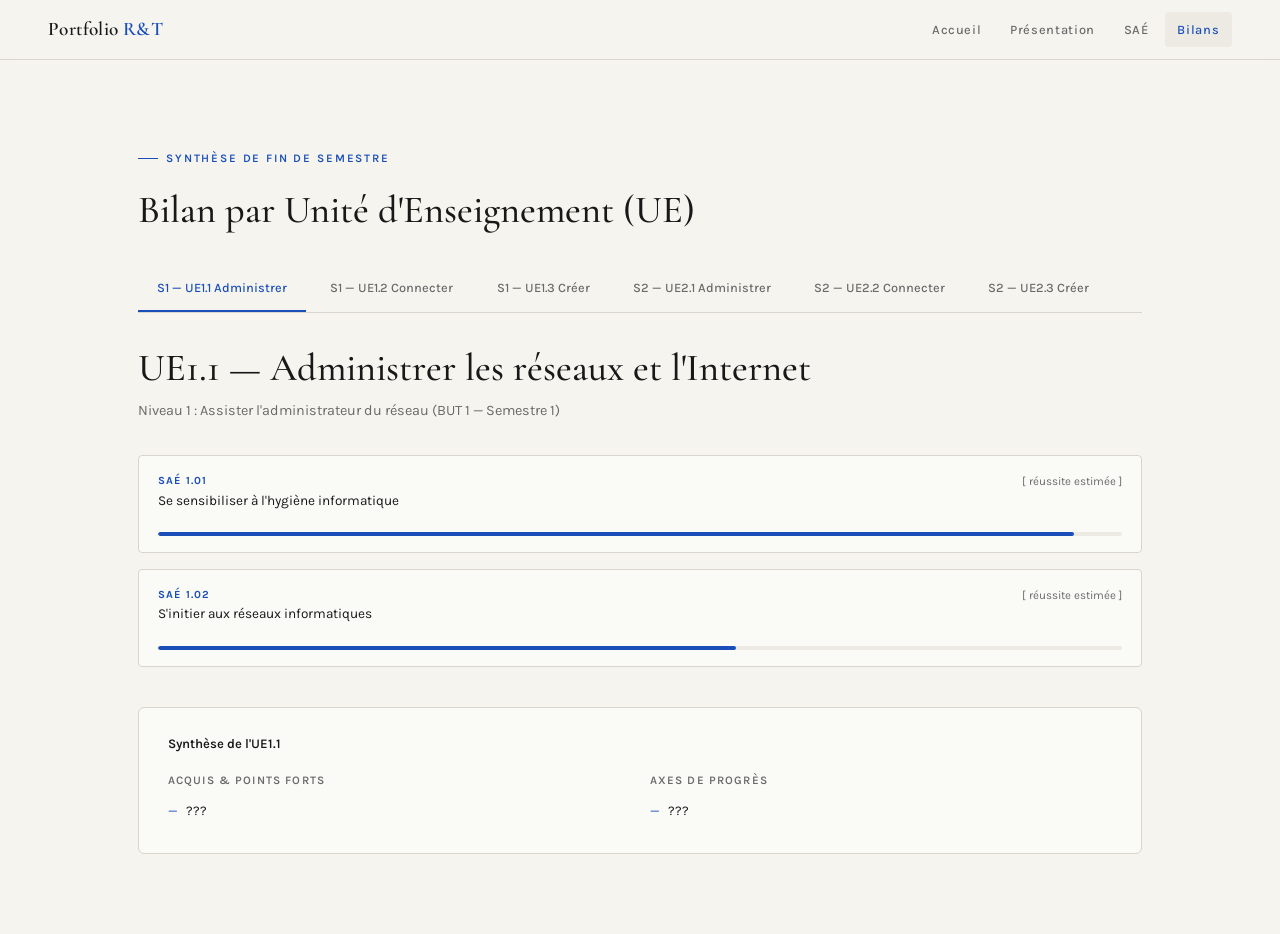
==== commit ba8e9b83: "Update bilans.html" ====
--- a/bilans.html
+++ b/bilans.html
@@ -26,24 +26,19 @@
         <div class="label">Synthèse de fin de semestre</div>
         <h2 style="margin-bottom:2rem">Bilan par Unité d'Enseignement (UE)</h2>
 
-        <h3 style="margin-bottom: 1rem; font-family: 'Cormorant Garamond', serif; font-size: 1.5rem; color: #333;">Semestre 1</h3>
-        <div class="bilan-tabs" style="margin-bottom: 2rem;">
-          <div class="bilan-tab active" onclick="switchBilan(0, this)">UE1.1 — Administrer</div>
-          <div class="bilan-tab" onclick="switchBilan(1, this)">UE1.2 — Connecter</div>
-          <div class="bilan-tab" onclick="switchBilan(2, this)">UE1.3 — Créer</div>
-        </div>
-
-        <h3 style="margin-bottom: 1rem; font-family: 'Cormorant Garamond', serif; font-size: 1.5rem; color: #333;">Semestre 2</h3>
-        <div class="bilan-tabs">
-          <div class="bilan-tab" onclick="switchBilan(3, this)">UE2.1 — Administrer</div>
-          <div class="bilan-tab" onclick="switchBilan(4, this)">UE2.2 — Connecter</div>
-          <div class="bilan-tab" onclick="switchBilan(5, this)">UE2.3 — Créer</div>
+        <div class="bilan-tabs" style="flex-wrap: wrap; row-gap: 0.5rem; margin-bottom: 2rem;">
+          <div class="bilan-tab active" onclick="switchBilan(0, this)">S1 — UE1.1 Administrer</div>
+          <div class="bilan-tab" onclick="switchBilan(1, this)">S1 — UE1.2 Connecter</div>
+          <div class="bilan-tab" onclick="switchBilan(2, this)">S1 — UE1.3 Créer</div>
+          <div class="bilan-tab" onclick="switchBilan(3, this)">S2 — UE2.1 Administrer</div>
+          <div class="bilan-tab" onclick="switchBilan(4, this)">S2 — UE2.2 Connecter</div>
+          <div class="bilan-tab" onclick="switchBilan(5, this)">S2 — UE2.3 Créer</div>
         </div>
 
         <div class="bilan-panel active" id="bilan-0">
           <div class="bilan-header">
             <h2>UE1.1 — Administrer les réseaux et l'Internet</h2>
-            <p>Niveau 1 : Assister l'administrateur du réseau (BUT 1 - Semestre 1)</p>
+            <p>Niveau 1 : Assister l'administrateur du réseau (BUT 1 — Semestre 1)</p>
           </div>
           <div class="ac-progress-list">
             <div class="ac-progress">
@@ -85,7 +80,7 @@
         <div class="bilan-panel" id="bilan-1">
           <div class="bilan-header">
             <h2>UE1.2 — Connecter les entreprises et les usagers</h2>
-            <p>Niveau 1 : Découvrir les transmissions et la ToIP (BUT 1 - Semestre 1)</p>
+            <p>Niveau 1 : Découvrir les transmissions et la ToIP (BUT 1 — Semestre 1)</p>
           </div>
           <div class="ac-progress-list">
             <div class="ac-progress">
@@ -117,7 +112,7 @@
         <div class="bilan-panel" id="bilan-2">
           <div class="bilan-header">
             <h2>UE1.3 — Créer des outils et des applications pour les R&T</h2>
-            <p>Niveau 1 : S'intégrer dans un service informatique (BUT 1 - Semestre 1)</p>
+            <p>Niveau 1 : S'intégrer dans un service informatique (BUT 1 — Semestre 1)</p>
           </div>
           <div class="ac-progress-list">
             <div class="ac-progress">
@@ -138,4 +133,221 @@
                 </div>
                 <div class="ac-progress-level">[ réussite estimée ]</div>
               </div>
-              <div class="progress-bar"><div class="progress-fill" style="width:85
+              <div class="progress-bar"><div class="progress-fill" style="width:85%"></div></div>
+            </div>
+          </div>
+          <div class="bilan-synthesis">
+            <h3>Synthèse de l'UE1.3</h3>
+            <div class="synthesis-grid">
+              <div>
+                <div class="synthesis-col-title">Acquis & points forts</div>
+                <div class="synthesis-item">???</div>
+              </div>
+              <div>
+                <div class="synthesis-col-title">Axes de progrès</div>
+                <div class="synthesis-item">???</div>
+              </div>
+            </div>
+          </div>
+        </div>
+
+        <div class="bilan-panel" id="bilan-3">
+          <div class="bilan-header">
+            <h2>UE2.1 — Administrer les réseaux et l'Internet</h2>
+            <p>Niveau 1 : Assister l'administrateur du réseau (BUT 1 — Semestre 2)</p>
+          </div>
+          <div class="ac-progress-list">
+            <div class="ac-progress">
+              <div class="ac-progress-header">
+                <div>
+                  <div class="ac-progress-code">SAÉ 2.01</div>
+                  <div class="ac-progress-text">Construire un réseau inf.</div>
+                </div>
+                <div class="ac-progress-level">[ réussite estimée ]</div>
+              </div>
+              <div class="progress-bar"><div class="progress-fill" style="width:0%"></div></div>
+            </div>
+            <div class="ac-progress">
+              <div class="ac-progress-header">
+                <div>
+                  <div class="ac-progress-code">SAÉ 2.04</div>
+                  <div class="ac-progress-text">Projet intégratif</div>
+                </div>
+                <div class="ac-progress-level">[ réussite estimée ]</div>
+              </div>
+              <div class="progress-bar"><div class="progress-fill" style="width:0%"></div></div>
+            </div>
+            <div class="ac-progress">
+              <div class="ac-progress-header">
+                <div>
+                  <div class="ac-progress-code">SAÉ 2.05</div>
+                  <div class="ac-progress-text">Portfolio</div>
+                </div>
+                <div class="ac-progress-level">[ réussite estimée ]</div>
+              </div>
+              <div class="progress-bar"><div class="progress-fill" style="width:0%"></div></div>
+            </div>
+          </div>
+          <div class="bilan-synthesis">
+            <h3>Synthèse de l'UE2.1</h3>
+            <div class="synthesis-grid">
+              <div>
+                <div class="synthesis-col-title">Acquis & points forts</div>
+                <div class="synthesis-item">???</div>
+              </div>
+              <div>
+                <div class="synthesis-col-title">Axes de progrès</div>
+                <div class="synthesis-item">???</div>
+              </div>
+            </div>
+          </div>
+        </div>
+
+        <div class="bilan-panel" id="bilan-4">
+          <div class="bilan-header">
+            <h2>UE2.2 — Connecter les entreprises et les usagers</h2>
+            <p>Niveau 1 : Découvrir les transmissions et la ToIP (BUT 1 — Semestre 2)</p>
+          </div>
+          <div class="ac-progress-list">
+            <div class="ac-progress">
+              <div class="ac-progress-header">
+                <div>
+                  <div class="ac-progress-code">SAÉ 2.02</div>
+                  <div class="ac-progress-text">Mesur_caracté-sign/syst</div>
+                </div>
+                <div class="ac-progress-level">[ réussite estimée ]</div>
+              </div>
+              <div class="progress-bar"><div class="progress-fill" style="width:0%"></div></div>
+            </div>
+            <div class="ac-progress">
+              <div class="ac-progress-header">
+                <div>
+                  <div class="ac-progress-code">SAÉ 2.04</div>
+                  <div class="ac-progress-text">Projet intégratif</div>
+                </div>
+                <div class="ac-progress-level">[ réussite estimée ]</div>
+              </div>
+              <div class="progress-bar"><div class="progress-fill" style="width:0%"></div></div>
+            </div>
+            <div class="ac-progress">
+              <div class="ac-progress-header">
+                <div>
+                  <div class="ac-progress-code">SAÉ 2.05</div>
+                  <div class="ac-progress-text">Portfolio</div>
+                </div>
+                <div class="ac-progress-level">[ réussite estimée ]</div>
+              </div>
+              <div class="progress-bar"><div class="progress-fill" style="width:0%"></div></div>
+            </div>
+          </div>
+          <div class="bilan-synthesis">
+            <h3>Synthèse de l'UE2.2</h3>
+            <div class="synthesis-grid">
+              <div>
+                <div class="synthesis-col-title">Acquis & points forts</div>
+                <div class="synthesis-item">???</div>
+              </div>
+              <div>
+                <div class="synthesis-col-title">Axes de progrès</div>
+                <div class="synthesis-item">???</div>
+              </div>
+            </div>
+          </div>
+        </div>
+
+        <div class="bilan-panel" id="bilan-5">
+          <div class="bilan-header">
+            <h2>UE2.3 — Créer des outils et des applications pour les R&T</h2>
+            <p>Niveau 1 : S'intégrer dans un service informatique (BUT 1 — Semestre 2)</p>
+          </div>
+          <div class="ac-progress-list">
+            <div class="ac-progress">
+              <div class="ac-progress-header">
+                <div>
+                  <div class="ac-progress-code">SAÉ 2.03</div>
+                  <div class="ac-progress-text">Mettre en place une solut. inf.</div>
+                </div>
+                <div class="ac-progress-level">[ réussite estimée ]</div>
+              </div>
+              <div class="progress-bar"><div class="progress-fill" style="width:0%"></div></div>
+            </div>
+            <div class="ac-progress">
+              <div class="ac-progress-header">
+                <div>
+                  <div class="ac-progress-code">SAÉ 2.04</div>
+                  <div class="ac-progress-text">Projet intégratif</div>
+                </div>
+                <div class="ac-progress-level">[ réussite estimée ]</div>
+              </div>
+              <div class="progress-bar"><div class="progress-fill" style="width:0%"></div></div>
+            </div>
+            <div class="ac-progress">
+              <div class="ac-progress-header">
+                <div>
+                  <div class="ac-progress-code">SAÉ 2.05</div>
+                  <div class="ac-progress-text">Portfolio</div>
+                </div>
+                <div class="ac-progress-level">[ réussite estimée ]</div>
+              </div>
+              <div class="progress-bar"><div class="progress-fill" style="width:0%"></div></div>
+            </div>
+          </div>
+          <div class="bilan-synthesis">
+            <h3>Synthèse de l'UE2.3</h3>
+            <div class="synthesis-grid">
+              <div>
+                <div class="synthesis-col-title">Acquis & points forts</div>
+                <div class="synthesis-item">???</div>
+              </div>
+              <div>
+                <div class="synthesis-col-title">Axes de progrès</div>
+                <div class="synthesis-item">???</div>
+              </div>
+            </div>
+          </div>
+        </div>
+
+      </div>
+    </div>
+  </div>
+
+  <script>
+    function switchBilan(indexId, elementClic) {
+      // 1. Masquer tous les panneaux de bilan
+      let panels = document.querySelectorAll('.bilan-panel');
+      panels.forEach(function(panel) { panel.classList.remove('active'); });
+
+      // 2. Désactiver l'état visuel de tous les onglets
+      let tabs = document.querySelectorAll('.bilan-tab');
+      tabs.forEach(function(tab) { tab.classList.remove('active'); });
+
+      // 3. Activer uniquement le panneau ciblé et l'onglet cliqué
+      let targetPanel = document.getElementById('bilan-' + indexId);
+      if (targetPanel) {
+        targetPanel.classList.add('active');
+      }
+      if (elementClic) {
+        elementClic.classList.add('active');
+      }
+
+      // 4. Déclencher une réanimation propre des barres de progression de l'UE sélectionnée
+      setTimeout(() => {
+        document.querySelectorAll('#bilan-' + indexId + ' .progress-fill').forEach(bar => {
+          const w = bar.style.width;
+          bar.style.width = '0';
+          requestAnimationFrame(() => { bar.style.width = w; });
+        });
+      }, 50);
+    }
+
+    document.addEventListener('DOMContentLoaded', () => {
+      // Animation initiale lors du chargement de la page pour le premier panneau actif (S1 - UE1.1)
+      document.querySelectorAll('#bilan-0 .progress-fill').forEach(bar => {
+        const w = bar.style.width;
+        bar.style.width = '0';
+        setTimeout(() => { bar.style.width = w; }, 300);
+      });
+    });
+  </script>
+</body>
+</html>
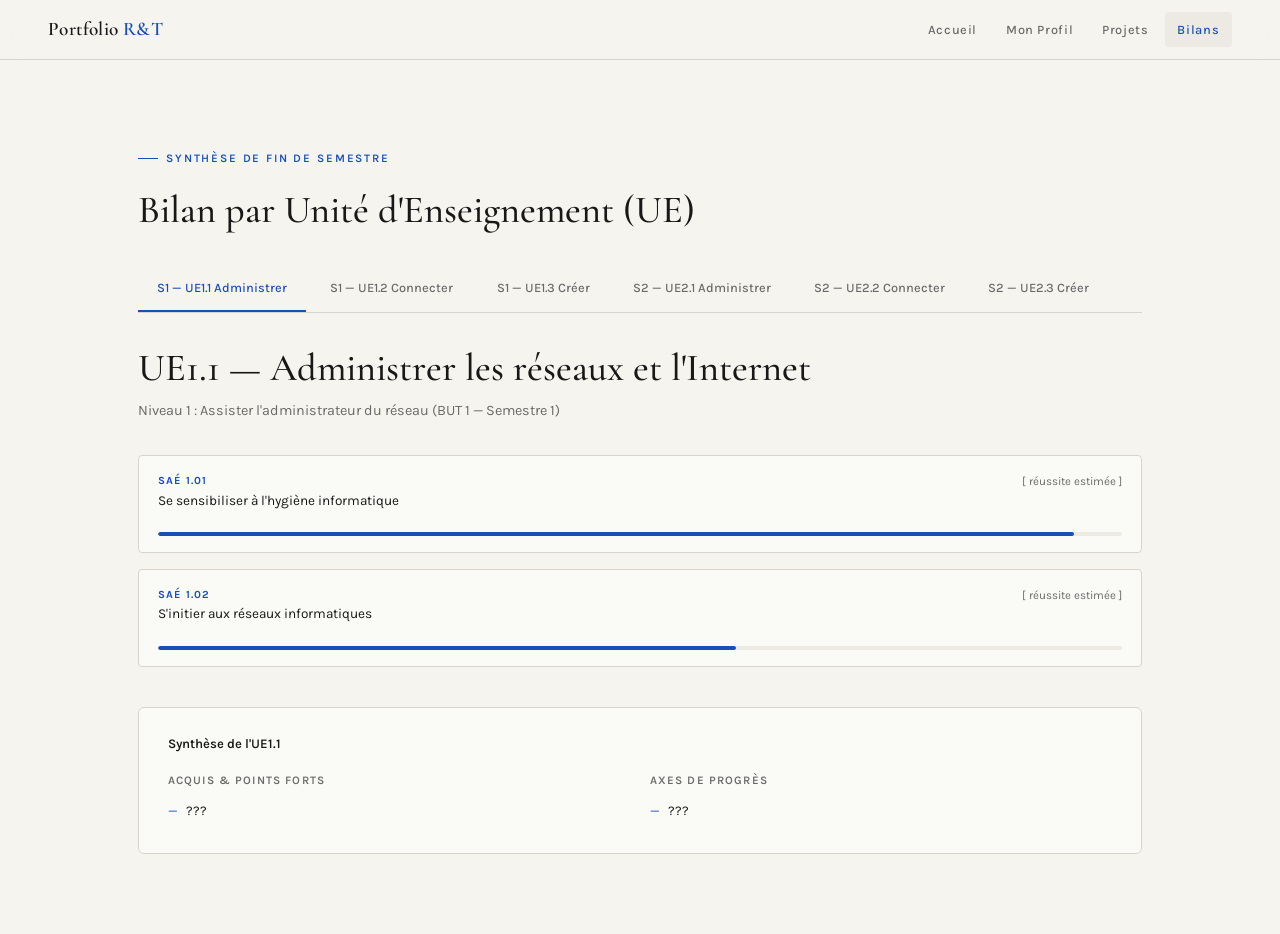
==== commit 9b73d85f: "Update navigation links in bilans.html" ====
--- a/bilans.html
+++ b/bilans.html
@@ -14,8 +14,8 @@
     <div class="nav-logo">Portfolio <span>R&T</span></div>
     <div class="nav-links" id="navLinks">
       <a href="index.html">Accueil</a>
-      <a href="presentation.html">Présentation</a>
-      <a href="saes.html">SAÉ</a>
+      <a href="presentation.html">Mon Profil</a>
+      <a href="saes.html">Projets</a>
       <a href="bilans.html" class="active">Bilans</a>
     </div>
   </nav>
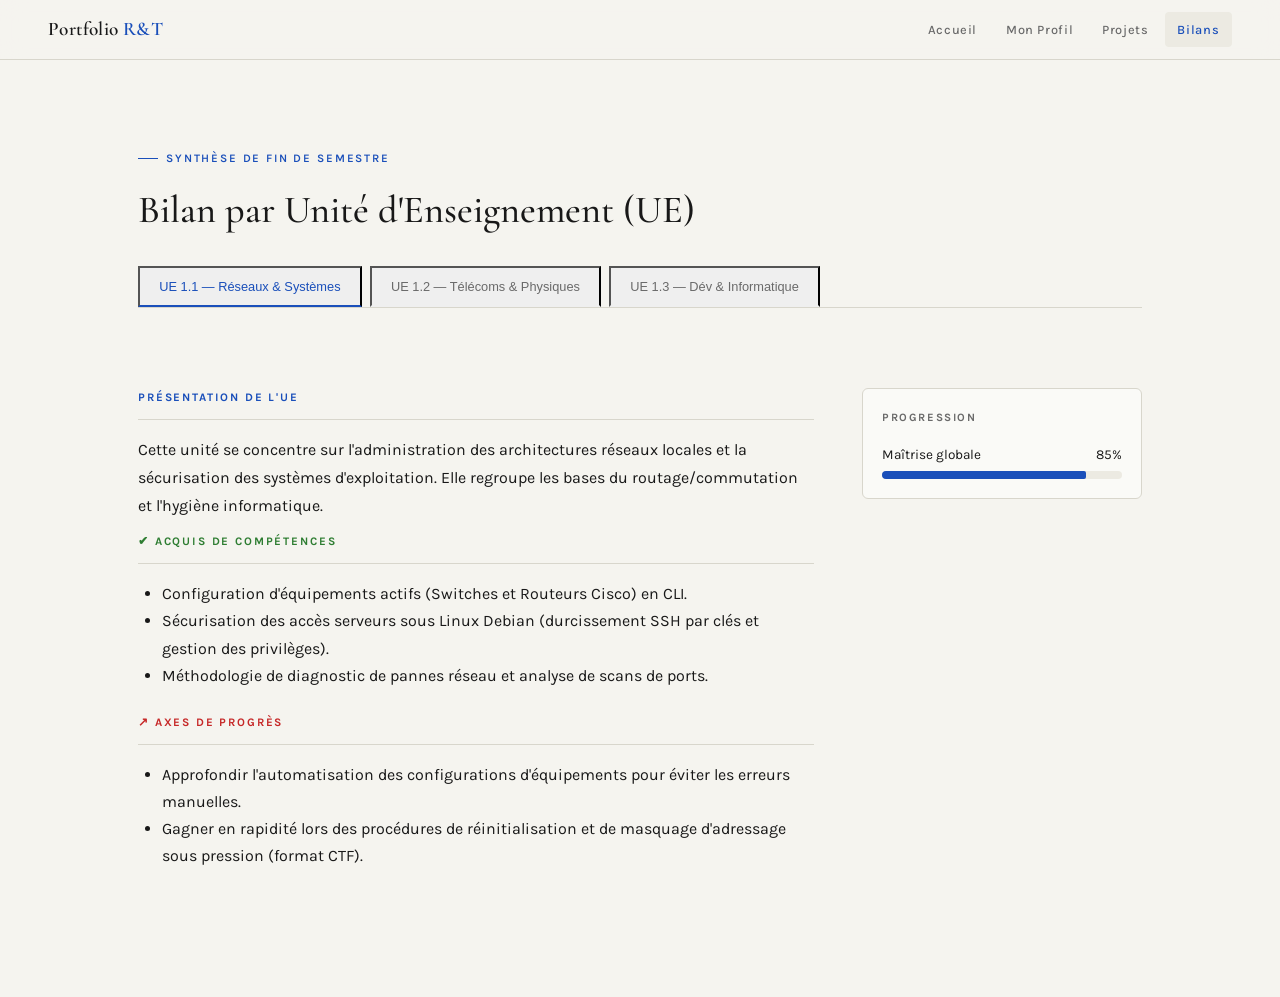
==== commit e08e17f0: "Revise bilan.html structure and content Updated the structure and content of bilan.html, including c" ====
--- a/bilans.html
+++ b/bilans.html
@@ -26,282 +26,137 @@
         <div class="label">Synthèse de fin de semestre</div>
         <h2 style="margin-bottom:2rem">Bilan par Unité d'Enseignement (UE)</h2>
 
-        <div class="bilan-tabs" style="flex-wrap: wrap; row-gap: 0.5rem; margin-bottom: 2rem;">
-          <div class="bilan-tab active" onclick="switchBilan(0, this)">S1 — UE1.1 Administrer</div>
-          <div class="bilan-tab" onclick="switchBilan(1, this)">S1 — UE1.2 Connecter</div>
-          <div class="bilan-tab" onclick="switchBilan(2, this)">S1 — UE1.3 Créer</div>
-          <div class="bilan-tab" onclick="switchBilan(3, this)">S2 — UE2.1 Administrer</div>
-          <div class="bilan-tab" onclick="switchBilan(4, this)">S2 — UE2.2 Connecter</div>
-          <div class="bilan-tab" onclick="switchBilan(5, this)">S2 — UE2.3 Créer</div>
+        <div class="bilan-tabs" style="display: flex; flex-wrap: wrap; gap: 0.5rem; margin-bottom: 2rem;">
+          <button class="bilan-tab active" onclick="switchBilan('0', this)">UE 1.1 — Réseaux & Systèmes</button>
+          <button class="bilan-tab" onclick="switchBilan('1', this)">UE 1.2 — Télécoms & Physiques</button>
+          <button class="bilan-tab" onclick="switchBilan('2', this)">UE 1.3 — Dév & Informatique</button>
         </div>
 
         <div class="bilan-panel active" id="bilan-0">
-          <div class="bilan-header">
-            <h2>UE1.1 — Administrer les réseaux et l'Internet</h2>
-            <p>Niveau 1 : Assister l'administrateur du réseau (BUT 1 — Semestre 1)</p>
+          <div class="sae-body">
+            <div class="sae-main-content">
+              <div class="sae-section">
+                <div class="sae-section-title">Présentation de l'UE</div>
+                <p>Cette unité se concentre sur l'administration des architectures réseaux locales et la sécurisation des systèmes d'exploitation. Elle regroupe les bases du routage/commutation et l'hygiène informatique.</p>
+              </div>
+              
+              <div class="sae-section">
+                <div class="sae-section-title" style="color: #2e7d32;">✔ Acquis de compétences</div>
+                <ul style="padding-left: 1.5rem; margin-bottom: 1.5rem;">
+                  <li>Configuration d'équipements actifs (Switches et Routeurs Cisco) en CLI.</li>
+                  <li>Sécurisation des accès serveurs sous Linux Debian (durcissement SSH par clés et gestion des privilèges).</li>
+                  <li>Méthodologie de diagnostic de pannes réseau et analyse de scans de ports.</li>
+                </ul>
+              </div>
+
+              <div class="sae-section">
+                <div class="sae-section-title" style="color: #c62828;">↗ Axes de progrès</div>
+                <ul style="padding-left: 1.5rem;">
+                  <li>Approfondir l'automatisation des configurations d'équipements pour éviter les erreurs manuelles.</li>
+                  <li>Gagner en rapidité lors des procédures de réinitialisation et de masquage d'adressage sous pression (format CTF).</li>
+                </ul>
+              </div>
+            </div>
+            
+            <div class="sae-sidebar">
+              <div class="sidebar-card">
+                <div class="sidebar-card-title">Progression</div>
+                <div class="progress-container" style="margin-top: 1rem;">
+                  <div class="progress-label" style="display:flex; justify-content:space-between; font-size:0.85rem; margin-bottom:0.3rem;">
+                    <span>Maîtrise globale</span>
+                    <span>85%</span>
+                  </div>
+                  <div class="progress-bar" style="background: var(--bg2); height: 8px; border-radius: 4px; overflow: hidden;">
+                    <div class="progress-fill" style="width: 85%; background: var(--accent); height: 100%; transition: width 0.6s ease;"></div>
+                  </div>
+                </div>
+              </div>
+            </div>
           </div>
-          <div class="ac-progress-list">
-            <div class="ac-progress">
-              <div class="ac-progress-header">
-                <div>
-                  <div class="ac-progress-code">SAÉ 1.01</div>
-                  <div class="ac-progress-text">Se sensibiliser à l'hygiène informatique</div>
+        </div>
+
+        <div class="bilan-panel" id="bilan-1">
+          <div class="sae-body">
+            <div class="sae-main-content">
+              <div class="sae-section">
+                <div class="sae-section-title">Présentation de l'UE</div>
+                <p>Orientée vers les briques physiques de la transmission de données, cette UE englobe l'étude des signaux analogiques/numériques, les supports en cuivre (coaxial, paires torsadées) et le déploiement de liaisons optiques FTTH.</p>
+              </div>
+
+              <div class="sae-section">
+                <div class="sae-section-title" style="color: #2e7d32;">✔ Acquis de compétences</div>
+                <ul style="padding-left: 1.5rem; margin-bottom: 1.5rem;">
+                  <li>Manipulation d'outils de mesure industriels (oscilloscope, GBF, photomètre).</li>
+                  <li>Localisation précise de défauts sur câble cuivre via l'analyse Distance to Fault (DTF).</li>
+                  <li>Raccordement et calcul de bilans de puissance/atténuation sur de la fibre optique.</li>
+                </ul>
+              </div>
+
+              <div class="sae-section">
+                <div class="sae-section-title" style="color: #c62828;">↗ Axes de progrès</div>
+                <ul style="padding-left: 1.5rem;">
+                  <li>Renforcer la rigueur mathématique lors de l'établissement des rapports théoriques de calcul de la NVP.</li>
+                  <li>Améliorer la dextérité manuelle lors des étapes délicates de dénudage et de soudure de la fibre optique.</li>
+                </ul>
+              </div>
+            </div>
+
+            <div class="sae-sidebar">
+              <div class="sidebar-card">
+                <div class="sidebar-card-title">Progression</div>
+                <div class="progress-container" style="margin-top: 1rem;">
+                  <div class="progress-label" style="display:flex; justify-content:space-between; font-size:0.85rem; margin-bottom:0.3rem;">
+                    <span>Maîtrise globale</span>
+                    <span>75%</span>
+                  </div>
+                  <div class="progress-bar" style="background: var(--bg2); height: 8px; border-radius: 4px; overflow: hidden;">
+                    <div class="progress-fill" style="width: 75%; background: var(--accent); height: 100%; transition: width 0.6s ease;"></div>
+                  </div>
                 </div>
-                <div class="ac-progress-level">[ réussite estimée ]</div>
-              </div>
-              <div class="progress-bar"><div class="progress-fill" style="width:95%"></div></div>
-            </div>
-            <div class="ac-progress">
-              <div class="ac-progress-header">
-                <div>
-                  <div class="ac-progress-code">SAÉ 1.02</div>
-                  <div class="ac-progress-text">S'initier aux réseaux informatiques</div>
+              </div>
+            </div>
+          </div>
+        </div>
+
+        <div class="bilan-panel" id="bilan-2">
+          <div class="sae-body">
+            <div class="sae-main-content">
+              <div class="sae-section">
+                <div class="sae-section-title">Présentation de l'UE</div>
+                <p>Cette unité regroupe le développement d'applications d'infrastructure et la création web. Elle pose les bases de l'algorithmique, de l'automatisation par script et du respect des standards d'accessibilité numérique.</p>
+              </div>
+
+              <div class="sae-section">
+                <div class="sae-section-title" style="color: #2e7d32;">✔ Acquis de compétences</div>
+                <ul style="padding-left: 1.5rem; margin-bottom: 1.5rem;">
+                  <li>Développement de scripts d'automatisation Python avec requêtes REST (API OpenStreetMap).</li>
+                  <li>Parsing de structures de données sérialisées complexes au format JSON et XML.</li>
+                  <li>Création de sites web responsives en HTML5/CSS3 valides W3C et conformes aux critères d'accessibilité WCAG.</li>
+                  <li>Gestion de versioning et collaboration d'équipe via Git (commits rigoureux, GitHub Pages).</li>
+                </ul>
+              </div>
+
+              <div class="sae-section">
+                <div class="sae-section-title" style="color: #c62828;">↗ Axes de progrès</div>
+                <ul style="padding-left: 1.5rem;">
+                  <li>Améliorer la gestion des exceptions et des codes d'erreurs HTTP (erreurs 400, 404, etc.) dans les scripts Python.</li>
+                  <li>Optimiser la structure du code CSS en exploitant davantage de variables natives pour simplifier la maintenance graphique.</li>
+                </ul>
+              </div>
+            </div>
+
+            <div class="sae-sidebar">
+              <div class="sidebar-card">
+                <div class="sidebar-card-title">Progression</div>
+                <div class="progress-container" style="margin-top: 1rem;">
+                  <div class="progress-label" style="display:flex; justify-content:space-between; font-size:0.85rem; margin-bottom:0.3rem;">
+                    <span>Maîtrise globale</span>
+                    <span>80%</span>
+                  </div>
+                  <div class="progress-bar" style="background: var(--bg2); height: 8px; border-radius: 4px; overflow: hidden;">
+                    <div class="progress-fill" style="width: 80%; background: var(--accent); height: 100%; transition: width 0.6s ease;"></div>
+                  </div>
                 </div>
-                <div class="ac-progress-level">[ réussite estimée ]</div>
-              </div>
-              <div class="progress-bar"><div class="progress-fill" style="width:60%"></div></div>
-            </div>
-          </div>
-          <div class="bilan-synthesis">
-            <h3>Synthèse de l'UE1.1</h3>
-            <div class="synthesis-grid">
-              <div>
-                <div class="synthesis-col-title">Acquis & points forts</div>
-                <div class="synthesis-item">???</div>
-              </div>
-              <div>
-                <div class="synthesis-col-title">Axes de progrès</div>
-                <div class="synthesis-item">???</div>
-              </div>
-            </div>
-          </div>
-        </div>
-
-        <div class="bilan-panel" id="bilan-1">
-          <div class="bilan-header">
-            <h2>UE1.2 — Connecter les entreprises et les usagers</h2>
-            <p>Niveau 1 : Découvrir les transmissions et la ToIP (BUT 1 — Semestre 1)</p>
-          </div>
-          <div class="ac-progress-list">
-            <div class="ac-progress">
-              <div class="ac-progress-header">
-                <div>
-                  <div class="ac-progress-code">SAÉ 1.03</div>
-                  <div class="ac-progress-text">Découvrir un dispositif de transmission</div>
-                </div>
-                <div class="ac-progress-level">[ réussite estimée ]</div>
-              </div>
-              <div class="progress-bar"><div class="progress-fill" style="width:90%"></div></div>
-            </div>
-          </div>
-          <div class="bilan-synthesis">
-            <h3>Synthèse de l'UE1.2</h3>
-            <div class="synthesis-grid">
-              <div>
-                <div class="synthesis-col-title">Acquis & points forts</div>
-                <div class="synthesis-item">???</div>
-              </div>
-              <div>
-                <div class="synthesis-col-title">Axes de progrès</div>
-                <div class="synthesis-item">???</div>
-              </div>
-            </div>
-          </div>
-        </div>
-
-        <div class="bilan-panel" id="bilan-2">
-          <div class="bilan-header">
-            <h2>UE1.3 — Créer des outils et des applications pour les R&T</h2>
-            <p>Niveau 1 : S'intégrer dans un service informatique (BUT 1 — Semestre 1)</p>
-          </div>
-          <div class="ac-progress-list">
-            <div class="ac-progress">
-              <div class="ac-progress-header">
-                <div>
-                  <div class="ac-progress-code">SAÉ 1.04</div>
-                  <div class="ac-progress-text">Se présenter sur Internet</div>
-                </div>
-                <div class="ac-progress-level">[ réussite estimée ]</div>
-              </div>
-              <div class="progress-bar"><div class="progress-fill" style="width:98%"></div></div>
-            </div>
-            <div class="ac-progress">
-              <div class="ac-progress-header">
-                <div>
-                  <div class="ac-progress-code">SAÉ 1.05</div>
-                  <div class="ac-progress-text">Traiter des données</div>
-                </div>
-                <div class="ac-progress-level">[ réussite estimée ]</div>
-              </div>
-              <div class="progress-bar"><div class="progress-fill" style="width:85%"></div></div>
-            </div>
-          </div>
-          <div class="bilan-synthesis">
-            <h3>Synthèse de l'UE1.3</h3>
-            <div class="synthesis-grid">
-              <div>
-                <div class="synthesis-col-title">Acquis & points forts</div>
-                <div class="synthesis-item">???</div>
-              </div>
-              <div>
-                <div class="synthesis-col-title">Axes de progrès</div>
-                <div class="synthesis-item">???</div>
-              </div>
-            </div>
-          </div>
-        </div>
-
-        <div class="bilan-panel" id="bilan-3">
-          <div class="bilan-header">
-            <h2>UE2.1 — Administrer les réseaux et l'Internet</h2>
-            <p>Niveau 1 : Assister l'administrateur du réseau (BUT 1 — Semestre 2)</p>
-          </div>
-          <div class="ac-progress-list">
-            <div class="ac-progress">
-              <div class="ac-progress-header">
-                <div>
-                  <div class="ac-progress-code">SAÉ 2.01</div>
-                  <div class="ac-progress-text">Construire un réseau inf.</div>
-                </div>
-                <div class="ac-progress-level">[ réussite estimée ]</div>
-              </div>
-              <div class="progress-bar"><div class="progress-fill" style="width:0%"></div></div>
-            </div>
-            <div class="ac-progress">
-              <div class="ac-progress-header">
-                <div>
-                  <div class="ac-progress-code">SAÉ 2.04</div>
-                  <div class="ac-progress-text">Projet intégratif</div>
-                </div>
-                <div class="ac-progress-level">[ réussite estimée ]</div>
-              </div>
-              <div class="progress-bar"><div class="progress-fill" style="width:0%"></div></div>
-            </div>
-            <div class="ac-progress">
-              <div class="ac-progress-header">
-                <div>
-                  <div class="ac-progress-code">SAÉ 2.05</div>
-                  <div class="ac-progress-text">Portfolio</div>
-                </div>
-                <div class="ac-progress-level">[ réussite estimée ]</div>
-              </div>
-              <div class="progress-bar"><div class="progress-fill" style="width:0%"></div></div>
-            </div>
-          </div>
-          <div class="bilan-synthesis">
-            <h3>Synthèse de l'UE2.1</h3>
-            <div class="synthesis-grid">
-              <div>
-                <div class="synthesis-col-title">Acquis & points forts</div>
-                <div class="synthesis-item">???</div>
-              </div>
-              <div>
-                <div class="synthesis-col-title">Axes de progrès</div>
-                <div class="synthesis-item">???</div>
-              </div>
-            </div>
-          </div>
-        </div>
-
-        <div class="bilan-panel" id="bilan-4">
-          <div class="bilan-header">
-            <h2>UE2.2 — Connecter les entreprises et les usagers</h2>
-            <p>Niveau 1 : Découvrir les transmissions et la ToIP (BUT 1 — Semestre 2)</p>
-          </div>
-          <div class="ac-progress-list">
-            <div class="ac-progress">
-              <div class="ac-progress-header">
-                <div>
-                  <div class="ac-progress-code">SAÉ 2.02</div>
-                  <div class="ac-progress-text">Mesur_caracté-sign/syst</div>
-                </div>
-                <div class="ac-progress-level">[ réussite estimée ]</div>
-              </div>
-              <div class="progress-bar"><div class="progress-fill" style="width:0%"></div></div>
-            </div>
-            <div class="ac-progress">
-              <div class="ac-progress-header">
-                <div>
-                  <div class="ac-progress-code">SAÉ 2.04</div>
-                  <div class="ac-progress-text">Projet intégratif</div>
-                </div>
-                <div class="ac-progress-level">[ réussite estimée ]</div>
-              </div>
-              <div class="progress-bar"><div class="progress-fill" style="width:0%"></div></div>
-            </div>
-            <div class="ac-progress">
-              <div class="ac-progress-header">
-                <div>
-                  <div class="ac-progress-code">SAÉ 2.05</div>
-                  <div class="ac-progress-text">Portfolio</div>
-                </div>
-                <div class="ac-progress-level">[ réussite estimée ]</div>
-              </div>
-              <div class="progress-bar"><div class="progress-fill" style="width:0%"></div></div>
-            </div>
-          </div>
-          <div class="bilan-synthesis">
-            <h3>Synthèse de l'UE2.2</h3>
-            <div class="synthesis-grid">
-              <div>
-                <div class="synthesis-col-title">Acquis & points forts</div>
-                <div class="synthesis-item">???</div>
-              </div>
-              <div>
-                <div class="synthesis-col-title">Axes de progrès</div>
-                <div class="synthesis-item">???</div>
-              </div>
-            </div>
-          </div>
-        </div>
-
-        <div class="bilan-panel" id="bilan-5">
-          <div class="bilan-header">
-            <h2>UE2.3 — Créer des outils et des applications pour les R&T</h2>
-            <p>Niveau 1 : S'intégrer dans un service informatique (BUT 1 — Semestre 2)</p>
-          </div>
-          <div class="ac-progress-list">
-            <div class="ac-progress">
-              <div class="ac-progress-header">
-                <div>
-                  <div class="ac-progress-code">SAÉ 2.03</div>
-                  <div class="ac-progress-text">Mettre en place une solut. inf.</div>
-                </div>
-                <div class="ac-progress-level">[ réussite estimée ]</div>
-              </div>
-              <div class="progress-bar"><div class="progress-fill" style="width:0%"></div></div>
-            </div>
-            <div class="ac-progress">
-              <div class="ac-progress-header">
-                <div>
-                  <div class="ac-progress-code">SAÉ 2.04</div>
-                  <div class="ac-progress-text">Projet intégratif</div>
-                </div>
-                <div class="ac-progress-level">[ réussite estimée ]</div>
-              </div>
-              <div class="progress-bar"><div class="progress-fill" style="width:0%"></div></div>
-            </div>
-            <div class="ac-progress">
-              <div class="ac-progress-header">
-                <div>
-                  <div class="ac-progress-code">SAÉ 2.05</div>
-                  <div class="ac-progress-text">Portfolio</div>
-                </div>
-                <div class="ac-progress-level">[ réussite estimée ]</div>
-              </div>
-              <div class="progress-bar"><div class="progress-fill" style="width:0%"></div></div>
-            </div>
-          </div>
-          <div class="bilan-synthesis">
-            <h3>Synthèse de l'UE2.3</h3>
-            <div class="synthesis-grid">
-              <div>
-                <div class="synthesis-col-title">Acquis & points forts</div>
-                <div class="synthesis-item">???</div>
-              </div>
-              <div>
-                <div class="synthesis-col-title">Axes de progrès</div>
-                <div class="synthesis-item">???</div>
               </div>
             </div>
           </div>
@@ -341,11 +196,11 @@
     }
 
     document.addEventListener('DOMContentLoaded', () => {
-      // Animation initiale lors du chargement de la page pour le premier panneau actif (S1 - UE1.1)
+      // Animation initiale lors du chargement de la page pour le premier panneau actif
       document.querySelectorAll('#bilan-0 .progress-fill').forEach(bar => {
         const w = bar.style.width;
         bar.style.width = '0';
-        setTimeout(() => { bar.style.width = w; }, 300);
+        setTimeout(() => { bar.style.width = w; }, 100);
       });
     });
   </script>
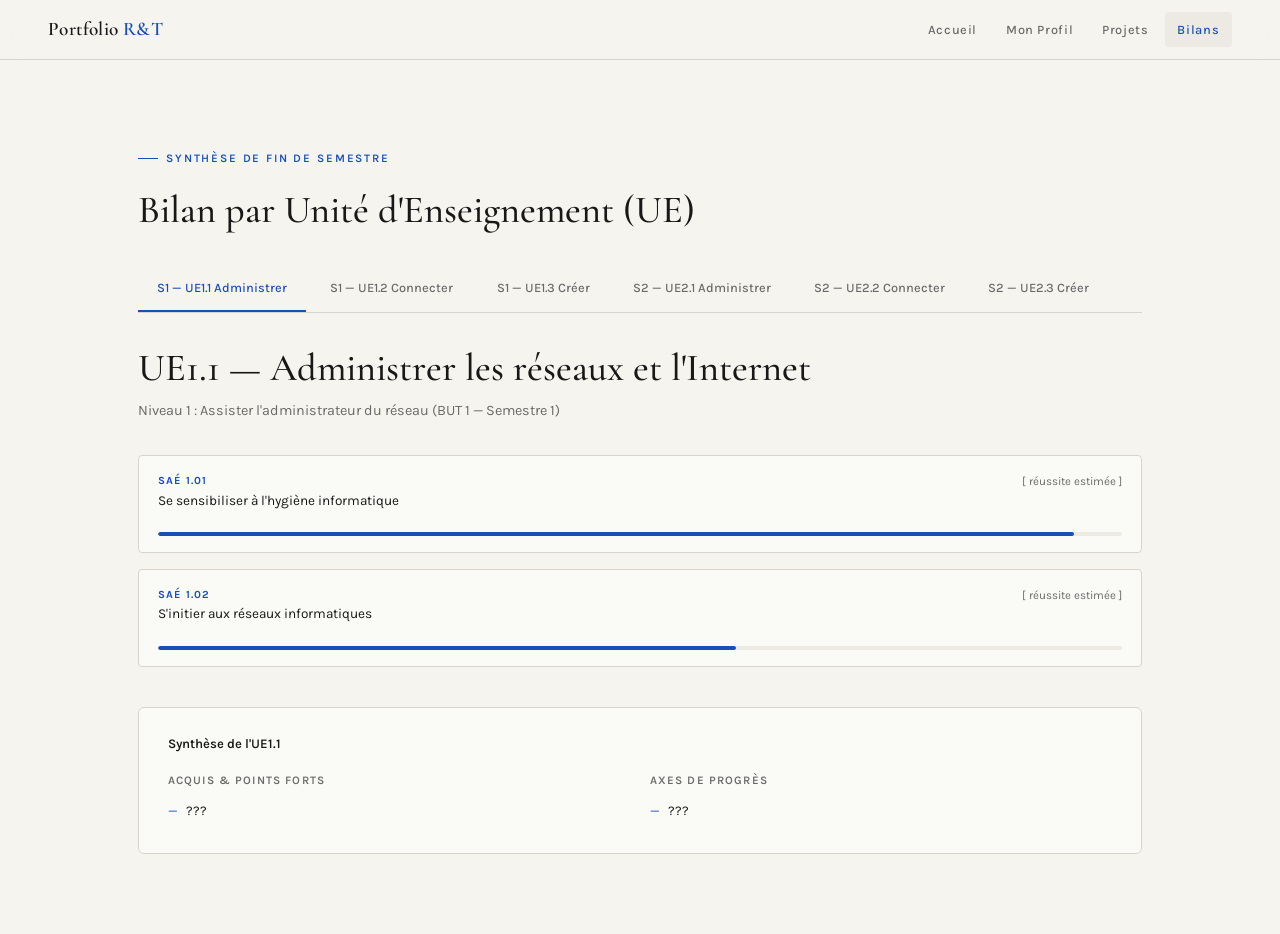
==== commit e7511890: "Refactor bilan.html for updated UE sections and progress Updated the bilan panel structure and added" ====
--- a/bilans.html
+++ b/bilans.html
@@ -26,137 +26,282 @@
         <div class="label">Synthèse de fin de semestre</div>
         <h2 style="margin-bottom:2rem">Bilan par Unité d'Enseignement (UE)</h2>
 
-        <div class="bilan-tabs" style="display: flex; flex-wrap: wrap; gap: 0.5rem; margin-bottom: 2rem;">
-          <button class="bilan-tab active" onclick="switchBilan('0', this)">UE 1.1 — Réseaux & Systèmes</button>
-          <button class="bilan-tab" onclick="switchBilan('1', this)">UE 1.2 — Télécoms & Physiques</button>
-          <button class="bilan-tab" onclick="switchBilan('2', this)">UE 1.3 — Dév & Informatique</button>
+        <div class="bilan-tabs" style="flex-wrap: wrap; row-gap: 0.5rem; margin-bottom: 2rem;">
+          <div class="bilan-tab active" onclick="switchBilan(0, this)">S1 — UE1.1 Administrer</div>
+          <div class="bilan-tab" onclick="switchBilan(1, this)">S1 — UE1.2 Connecter</div>
+          <div class="bilan-tab" onclick="switchBilan(2, this)">S1 — UE1.3 Créer</div>
+          <div class="bilan-tab" onclick="switchBilan(3, this)">S2 — UE2.1 Administrer</div>
+          <div class="bilan-tab" onclick="switchBilan(4, this)">S2 — UE2.2 Connecter</div>
+          <div class="bilan-tab" onclick="switchBilan(5, this)">S2 — UE2.3 Créer</div>
         </div>
 
         <div class="bilan-panel active" id="bilan-0">
-          <div class="sae-body">
-            <div class="sae-main-content">
-              <div class="sae-section">
-                <div class="sae-section-title">Présentation de l'UE</div>
-                <p>Cette unité se concentre sur l'administration des architectures réseaux locales et la sécurisation des systèmes d'exploitation. Elle regroupe les bases du routage/commutation et l'hygiène informatique.</p>
-              </div>
-              
-              <div class="sae-section">
-                <div class="sae-section-title" style="color: #2e7d32;">✔ Acquis de compétences</div>
-                <ul style="padding-left: 1.5rem; margin-bottom: 1.5rem;">
-                  <li>Configuration d'équipements actifs (Switches et Routeurs Cisco) en CLI.</li>
-                  <li>Sécurisation des accès serveurs sous Linux Debian (durcissement SSH par clés et gestion des privilèges).</li>
-                  <li>Méthodologie de diagnostic de pannes réseau et analyse de scans de ports.</li>
-                </ul>
-              </div>
-
-              <div class="sae-section">
-                <div class="sae-section-title" style="color: #c62828;">↗ Axes de progrès</div>
-                <ul style="padding-left: 1.5rem;">
-                  <li>Approfondir l'automatisation des configurations d'équipements pour éviter les erreurs manuelles.</li>
-                  <li>Gagner en rapidité lors des procédures de réinitialisation et de masquage d'adressage sous pression (format CTF).</li>
-                </ul>
-              </div>
-            </div>
-            
-            <div class="sae-sidebar">
-              <div class="sidebar-card">
-                <div class="sidebar-card-title">Progression</div>
-                <div class="progress-container" style="margin-top: 1rem;">
-                  <div class="progress-label" style="display:flex; justify-content:space-between; font-size:0.85rem; margin-bottom:0.3rem;">
-                    <span>Maîtrise globale</span>
-                    <span>85%</span>
-                  </div>
-                  <div class="progress-bar" style="background: var(--bg2); height: 8px; border-radius: 4px; overflow: hidden;">
-                    <div class="progress-fill" style="width: 85%; background: var(--accent); height: 100%; transition: width 0.6s ease;"></div>
-                  </div>
-                </div>
+          <div class="bilan-header">
+            <h2>UE1.1 — Administrer les réseaux et l'Internet</h2>
+            <p>Niveau 1 : Assister l'administrateur du réseau (BUT 1 — Semestre 1)</p>
+          </div>
+          <div class="ac-progress-list">
+            <div class="ac-progress">
+              <div class="ac-progress-header">
+                <div>
+                  <div class="ac-progress-code">SAÉ 1.01</div>
+                  <div class="ac-progress-text">Se sensibiliser à l'hygiène informatique</div>
+                </div>
+                <div class="ac-progress-level">[ réussite estimée ]</div>
+              </div>
+              <div class="progress-bar"><div class="progress-fill" style="width:95%"></div></div>
+            </div>
+            <div class="ac-progress">
+              <div class="ac-progress-header">
+                <div>
+                  <div class="ac-progress-code">SAÉ 1.02</div>
+                  <div class="ac-progress-text">S'initier aux réseaux informatiques</div>
+                </div>
+                <div class="ac-progress-level">[ réussite estimée ]</div>
+              </div>
+              <div class="progress-bar"><div class="progress-fill" style="width:60%"></div></div>
+            </div>
+          </div>
+          <div class="bilan-synthesis">
+            <h3>Synthèse de l'UE1.1</h3>
+            <div class="synthesis-grid">
+              <div>
+                <div class="synthesis-col-title">Acquis & points forts</div>
+                <div class="synthesis-item">???</div>
+              </div>
+              <div>
+                <div class="synthesis-col-title">Axes de progrès</div>
+                <div class="synthesis-item">???</div>
               </div>
             </div>
           </div>
         </div>
 
         <div class="bilan-panel" id="bilan-1">
-          <div class="sae-body">
-            <div class="sae-main-content">
-              <div class="sae-section">
-                <div class="sae-section-title">Présentation de l'UE</div>
-                <p>Orientée vers les briques physiques de la transmission de données, cette UE englobe l'étude des signaux analogiques/numériques, les supports en cuivre (coaxial, paires torsadées) et le déploiement de liaisons optiques FTTH.</p>
-              </div>
-
-              <div class="sae-section">
-                <div class="sae-section-title" style="color: #2e7d32;">✔ Acquis de compétences</div>
-                <ul style="padding-left: 1.5rem; margin-bottom: 1.5rem;">
-                  <li>Manipulation d'outils de mesure industriels (oscilloscope, GBF, photomètre).</li>
-                  <li>Localisation précise de défauts sur câble cuivre via l'analyse Distance to Fault (DTF).</li>
-                  <li>Raccordement et calcul de bilans de puissance/atténuation sur de la fibre optique.</li>
-                </ul>
-              </div>
-
-              <div class="sae-section">
-                <div class="sae-section-title" style="color: #c62828;">↗ Axes de progrès</div>
-                <ul style="padding-left: 1.5rem;">
-                  <li>Renforcer la rigueur mathématique lors de l'établissement des rapports théoriques de calcul de la NVP.</li>
-                  <li>Améliorer la dextérité manuelle lors des étapes délicates de dénudage et de soudure de la fibre optique.</li>
-                </ul>
-              </div>
-            </div>
-
-            <div class="sae-sidebar">
-              <div class="sidebar-card">
-                <div class="sidebar-card-title">Progression</div>
-                <div class="progress-container" style="margin-top: 1rem;">
-                  <div class="progress-label" style="display:flex; justify-content:space-between; font-size:0.85rem; margin-bottom:0.3rem;">
-                    <span>Maîtrise globale</span>
-                    <span>75%</span>
-                  </div>
-                  <div class="progress-bar" style="background: var(--bg2); height: 8px; border-radius: 4px; overflow: hidden;">
-                    <div class="progress-fill" style="width: 75%; background: var(--accent); height: 100%; transition: width 0.6s ease;"></div>
-                  </div>
-                </div>
+          <div class="bilan-header">
+            <h2>UE1.2 — Connecter les entreprises et les usagers</h2>
+            <p>Niveau 1 : Découvrir les transmissions et la ToIP (BUT 1 — Semestre 1)</p>
+          </div>
+          <div class="ac-progress-list">
+            <div class="ac-progress">
+              <div class="ac-progress-header">
+                <div>
+                  <div class="ac-progress-code">SAÉ 1.03</div>
+                  <div class="ac-progress-text">Découvrir un dispositif de transmission</div>
+                </div>
+                <div class="ac-progress-level">[ réussite estimée ]</div>
+              </div>
+              <div class="progress-bar"><div class="progress-fill" style="width:90%"></div></div>
+            </div>
+          </div>
+          <div class="bilan-synthesis">
+            <h3>Synthèse de l'UE1.2</h3>
+            <div class="synthesis-grid">
+              <div>
+                <div class="synthesis-col-title">Acquis & points forts</div>
+                <div class="synthesis-item">???</div>
+              </div>
+              <div>
+                <div class="synthesis-col-title">Axes de progrès</div>
+                <div class="synthesis-item">???</div>
               </div>
             </div>
           </div>
         </div>
 
         <div class="bilan-panel" id="bilan-2">
-          <div class="sae-body">
-            <div class="sae-main-content">
-              <div class="sae-section">
-                <div class="sae-section-title">Présentation de l'UE</div>
-                <p>Cette unité regroupe le développement d'applications d'infrastructure et la création web. Elle pose les bases de l'algorithmique, de l'automatisation par script et du respect des standards d'accessibilité numérique.</p>
-              </div>
-
-              <div class="sae-section">
-                <div class="sae-section-title" style="color: #2e7d32;">✔ Acquis de compétences</div>
-                <ul style="padding-left: 1.5rem; margin-bottom: 1.5rem;">
-                  <li>Développement de scripts d'automatisation Python avec requêtes REST (API OpenStreetMap).</li>
-                  <li>Parsing de structures de données sérialisées complexes au format JSON et XML.</li>
-                  <li>Création de sites web responsives en HTML5/CSS3 valides W3C et conformes aux critères d'accessibilité WCAG.</li>
-                  <li>Gestion de versioning et collaboration d'équipe via Git (commits rigoureux, GitHub Pages).</li>
-                </ul>
-              </div>
-
-              <div class="sae-section">
-                <div class="sae-section-title" style="color: #c62828;">↗ Axes de progrès</div>
-                <ul style="padding-left: 1.5rem;">
-                  <li>Améliorer la gestion des exceptions et des codes d'erreurs HTTP (erreurs 400, 404, etc.) dans les scripts Python.</li>
-                  <li>Optimiser la structure du code CSS en exploitant davantage de variables natives pour simplifier la maintenance graphique.</li>
-                </ul>
-              </div>
-            </div>
-
-            <div class="sae-sidebar">
-              <div class="sidebar-card">
-                <div class="sidebar-card-title">Progression</div>
-                <div class="progress-container" style="margin-top: 1rem;">
-                  <div class="progress-label" style="display:flex; justify-content:space-between; font-size:0.85rem; margin-bottom:0.3rem;">
-                    <span>Maîtrise globale</span>
-                    <span>80%</span>
-                  </div>
-                  <div class="progress-bar" style="background: var(--bg2); height: 8px; border-radius: 4px; overflow: hidden;">
-                    <div class="progress-fill" style="width: 80%; background: var(--accent); height: 100%; transition: width 0.6s ease;"></div>
-                  </div>
-                </div>
+          <div class="bilan-header">
+            <h2>UE1.3 — Créer des outils et des applications pour les R&T</h2>
+            <p>Niveau 1 : S'intégrer dans un service informatique (BUT 1 — Semestre 1)</p>
+          </div>
+          <div class="ac-progress-list">
+            <div class="ac-progress">
+              <div class="ac-progress-header">
+                <div>
+                  <div class="ac-progress-code">SAÉ 1.04</div>
+                  <div class="ac-progress-text">Se présenter sur Internet</div>
+                </div>
+                <div class="ac-progress-level">[ réussite estimée ]</div>
+              </div>
+              <div class="progress-bar"><div class="progress-fill" style="width:98%"></div></div>
+            </div>
+            <div class="ac-progress">
+              <div class="ac-progress-header">
+                <div>
+                  <div class="ac-progress-code">SAÉ 1.05</div>
+                  <div class="ac-progress-text">Traiter des données</div>
+                </div>
+                <div class="ac-progress-level">[ réussite estimée ]</div>
+              </div>
+              <div class="progress-bar"><div class="progress-fill" style="width:85%"></div></div>
+            </div>
+          </div>
+          <div class="bilan-synthesis">
+            <h3>Synthèse de l'UE1.3</h3>
+            <div class="synthesis-grid">
+              <div>
+                <div class="synthesis-col-title">Acquis & points forts</div>
+                <div class="synthesis-item">???</div>
+              </div>
+              <div>
+                <div class="synthesis-col-title">Axes de progrès</div>
+                <div class="synthesis-item">???</div>
+              </div>
+            </div>
+          </div>
+        </div>
+
+        <div class="bilan-panel" id="bilan-3">
+          <div class="bilan-header">
+            <h2>UE2.1 — Administrer les réseaux et l'Internet</h2>
+            <p>Niveau 1 : Assister l'administrateur du réseau (BUT 1 — Semestre 2)</p>
+          </div>
+          <div class="ac-progress-list">
+            <div class="ac-progress">
+              <div class="ac-progress-header">
+                <div>
+                  <div class="ac-progress-code">SAÉ 2.01</div>
+                  <div class="ac-progress-text">Construire un réseau inf.</div>
+                </div>
+                <div class="ac-progress-level">[ réussite estimée ]</div>
+              </div>
+              <div class="progress-bar"><div class="progress-fill" style="width:0%"></div></div>
+            </div>
+            <div class="ac-progress">
+              <div class="ac-progress-header">
+                <div>
+                  <div class="ac-progress-code">SAÉ 2.04</div>
+                  <div class="ac-progress-text">Projet intégratif</div>
+                </div>
+                <div class="ac-progress-level">[ réussite estimée ]</div>
+              </div>
+              <div class="progress-bar"><div class="progress-fill" style="width:0%"></div></div>
+            </div>
+            <div class="ac-progress">
+              <div class="ac-progress-header">
+                <div>
+                  <div class="ac-progress-code">SAÉ 2.05</div>
+                  <div class="ac-progress-text">Portfolio</div>
+                </div>
+                <div class="ac-progress-level">[ réussite estimée ]</div>
+              </div>
+              <div class="progress-bar"><div class="progress-fill" style="width:0%"></div></div>
+            </div>
+          </div>
+          <div class="bilan-synthesis">
+            <h3>Synthèse de l'UE2.1</h3>
+            <div class="synthesis-grid">
+              <div>
+                <div class="synthesis-col-title">Acquis & points forts</div>
+                <div class="synthesis-item">???</div>
+              </div>
+              <div>
+                <div class="synthesis-col-title">Axes de progrès</div>
+                <div class="synthesis-item">???</div>
+              </div>
+            </div>
+          </div>
+        </div>
+
+        <div class="bilan-panel" id="bilan-4">
+          <div class="bilan-header">
+            <h2>UE2.2 — Connecter les entreprises et les usagers</h2>
+            <p>Niveau 1 : Découvrir les transmissions et la ToIP (BUT 1 — Semestre 2)</p>
+          </div>
+          <div class="ac-progress-list">
+            <div class="ac-progress">
+              <div class="ac-progress-header">
+                <div>
+                  <div class="ac-progress-code">SAÉ 2.02</div>
+                  <div class="ac-progress-text">Mesur_caracté-sign/syst</div>
+                </div>
+                <div class="ac-progress-level">[ réussite estimée ]</div>
+              </div>
+              <div class="progress-bar"><div class="progress-fill" style="width:0%"></div></div>
+            </div>
+            <div class="ac-progress">
+              <div class="ac-progress-header">
+                <div>
+                  <div class="ac-progress-code">SAÉ 2.04</div>
+                  <div class="ac-progress-text">Projet intégratif</div>
+                </div>
+                <div class="ac-progress-level">[ réussite estimée ]</div>
+              </div>
+              <div class="progress-bar"><div class="progress-fill" style="width:0%"></div></div>
+            </div>
+            <div class="ac-progress">
+              <div class="ac-progress-header">
+                <div>
+                  <div class="ac-progress-code">SAÉ 2.05</div>
+                  <div class="ac-progress-text">Portfolio</div>
+                </div>
+                <div class="ac-progress-level">[ réussite estimée ]</div>
+              </div>
+              <div class="progress-bar"><div class="progress-fill" style="width:0%"></div></div>
+            </div>
+          </div>
+          <div class="bilan-synthesis">
+            <h3>Synthèse de l'UE2.2</h3>
+            <div class="synthesis-grid">
+              <div>
+                <div class="synthesis-col-title">Acquis & points forts</div>
+                <div class="synthesis-item">???</div>
+              </div>
+              <div>
+                <div class="synthesis-col-title">Axes de progrès</div>
+                <div class="synthesis-item">???</div>
+              </div>
+            </div>
+          </div>
+        </div>
+
+        <div class="bilan-panel" id="bilan-5">
+          <div class="bilan-header">
+            <h2>UE2.3 — Créer des outils et des applications pour les R&T</h2>
+            <p>Niveau 1 : S'intégrer dans un service informatique (BUT 1 — Semestre 2)</p>
+          </div>
+          <div class="ac-progress-list">
+            <div class="ac-progress">
+              <div class="ac-progress-header">
+                <div>
+                  <div class="ac-progress-code">SAÉ 2.03</div>
+                  <div class="ac-progress-text">Mettre en place une solut. inf.</div>
+                </div>
+                <div class="ac-progress-level">[ réussite estimée ]</div>
+              </div>
+              <div class="progress-bar"><div class="progress-fill" style="width:0%"></div></div>
+            </div>
+            <div class="ac-progress">
+              <div class="ac-progress-header">
+                <div>
+                  <div class="ac-progress-code">SAÉ 2.04</div>
+                  <div class="ac-progress-text">Projet intégratif</div>
+                </div>
+                <div class="ac-progress-level">[ réussite estimée ]</div>
+              </div>
+              <div class="progress-bar"><div class="progress-fill" style="width:0%"></div></div>
+            </div>
+            <div class="ac-progress">
+              <div class="ac-progress-header">
+                <div>
+                  <div class="ac-progress-code">SAÉ 2.05</div>
+                  <div class="ac-progress-text">Portfolio</div>
+                </div>
+                <div class="ac-progress-level">[ réussite estimée ]</div>
+              </div>
+              <div class="progress-bar"><div class="progress-fill" style="width:0%"></div></div>
+            </div>
+          </div>
+          <div class="bilan-synthesis">
+            <h3>Synthèse de l'UE2.3</h3>
+            <div class="synthesis-grid">
+              <div>
+                <div class="synthesis-col-title">Acquis & points forts</div>
+                <div class="synthesis-item">???</div>
+              </div>
+              <div>
+                <div class="synthesis-col-title">Axes de progrès</div>
+                <div class="synthesis-item">???</div>
               </div>
             </div>
           </div>
@@ -196,11 +341,11 @@
     }
 
     document.addEventListener('DOMContentLoaded', () => {
-      // Animation initiale lors du chargement de la page pour le premier panneau actif
+      // Animation initiale lors du chargement de la page pour le premier panneau actif (S1 - UE1.1)
       document.querySelectorAll('#bilan-0 .progress-fill').forEach(bar => {
         const w = bar.style.width;
         bar.style.width = '0';
-        setTimeout(() => { bar.style.width = w; }, 100);
+        setTimeout(() => { bar.style.width = w; }, 300);
       });
     });
   </script>
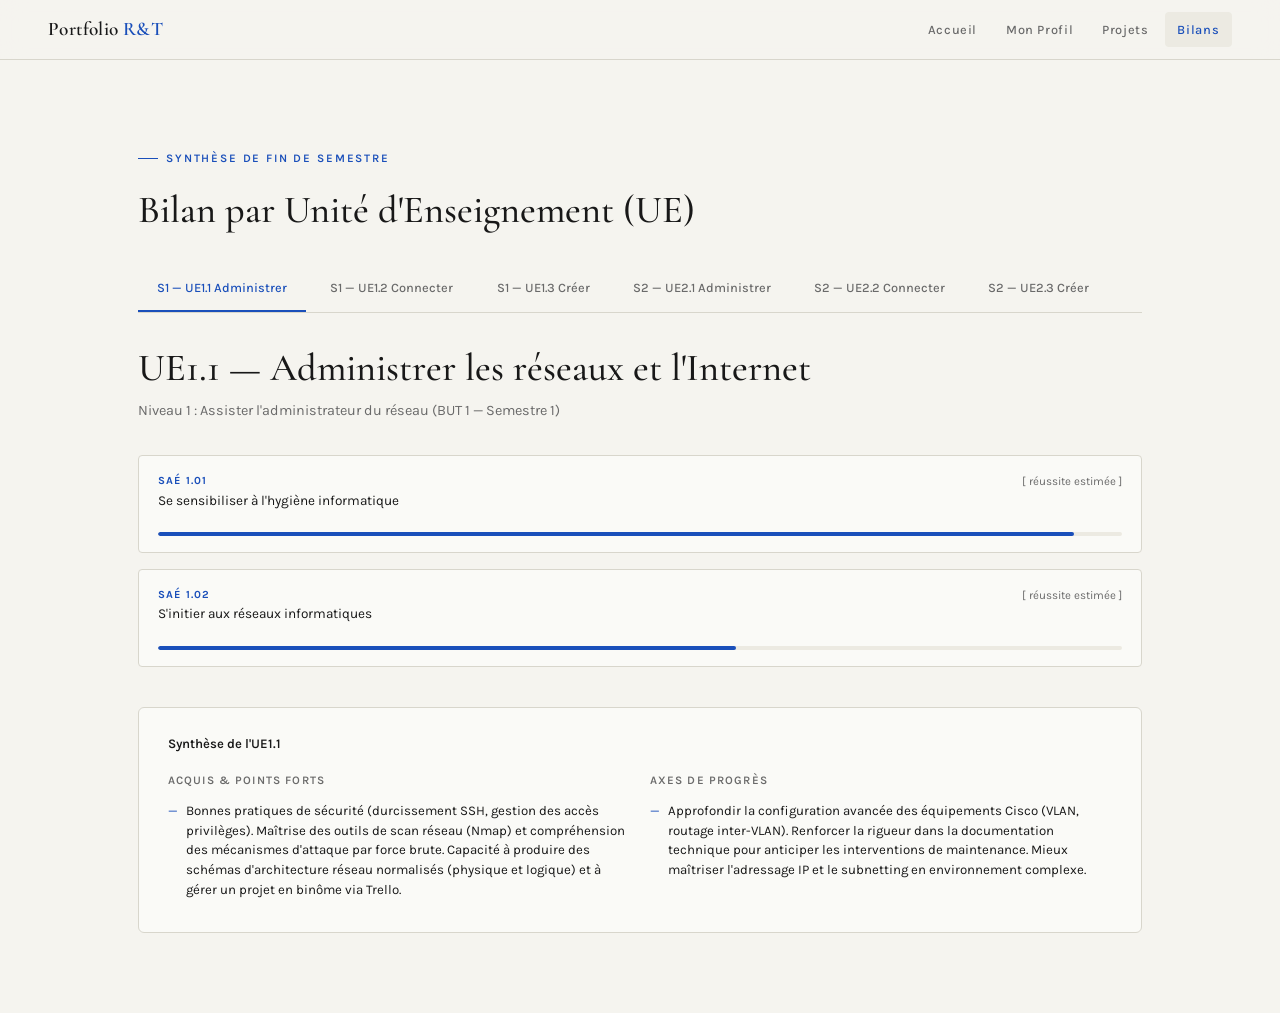
==== commit effce36f: "Update synthesis sections with detailed content" ====
--- a/bilans.html
+++ b/bilans.html
@@ -67,11 +67,11 @@
             <div class="synthesis-grid">
               <div>
                 <div class="synthesis-col-title">Acquis & points forts</div>
-                <div class="synthesis-item">???</div>
-              </div>
-              <div>
-                <div class="synthesis-col-title">Axes de progrès</div>
-                <div class="synthesis-item">???</div>
+                <div class="synthesis-item">Bonnes pratiques de sécurité (durcissement SSH, gestion des accès privilèges). Maîtrise des outils de scan réseau (Nmap) et compréhension des mécanismes d'attaque par force brute. Capacité à produire des schémas d'architecture réseau normalisés (physique et logique) et à gérer un projet en binôme via Trello.</div>
+              </div>
+              <div>
+                <div class="synthesis-col-title">Axes de progrès</div>
+                <div class="synthesis-item">Approfondir la configuration avancée des équipements Cisco (VLAN, routage inter-VLAN). Renforcer la rigueur dans la documentation technique pour anticiper les interventions de maintenance. Mieux maîtriser l'adressage IP et le subnetting en environnement complexe.</div>
               </div>
             </div>
           </div>
@@ -99,11 +99,11 @@
             <div class="synthesis-grid">
               <div>
                 <div class="synthesis-col-title">Acquis & points forts</div>
-                <div class="synthesis-item">???</div>
-              </div>
-              <div>
-                <div class="synthesis-col-title">Axes de progrès</div>
-                <div class="synthesis-item">???</div>
+                <div class="synthesis-item">Manipulation des supports physiques de transmission : mesure de NVP et localisation de défaut (DTF) sur câble cuivre à l'oscilloscope, câblage complet d'une liaison FTTH et qualification par photométrie. Capacité à rédiger un rapport de mesure technique structuré et à adapter son discours pour restituer des résultats.</div>
+              </div>
+              <div>
+                <div class="synthesis-col-title">Axes de progrès</div>
+                <div class="synthesis-item">Gagner en précision et en rapidité lors des manipulations sur fibre optique (connecteurisation, épissure). Approfondir l'utilisation d'un réflectomètre OTDR pour des diagnostics plus poussés. Mieux appréhender les notions théoriques liées à la propagation du signal (dispersion, atténuation).</div>
               </div>
             </div>
           </div>
@@ -141,11 +141,11 @@
             <div class="synthesis-grid">
               <div>
                 <div class="synthesis-col-title">Acquis & points forts</div>
-                <div class="synthesis-item">???</div>
-              </div>
-              <div>
-                <div class="synthesis-col-title">Axes de progrès</div>
-                <div class="synthesis-item">???</div>
+                <div class="synthesis-item">Développement web complet en HTML5/CSS3 (Grid, Flexbox, responsive design), validation W3C et WCAG 2.0 AA, versionning avec Git et déploiement via GitHub Pages. Programmation Python : consommation d'API REST (OpenStreetMap), parsing de formats JSON/XML, automatisation et export de résultats en Markdown.</div>
+              </div>
+              <div>
+                <div class="synthesis-col-title">Axes de progrès</div>
+                <div class="synthesis-item">Approfondir JavaScript pour rendre les interfaces plus interactives. Découvrir les bases de données (SQL) pour stocker et interroger des données structurées. Améliorer la gestion des erreurs et la robustesse des scripts Python face aux cas limites (timeouts, réponses malformées).</div>
               </div>
             </div>
           </div>
@@ -193,11 +193,11 @@
             <div class="synthesis-grid">
               <div>
                 <div class="synthesis-col-title">Acquis & points forts</div>
-                <div class="synthesis-item">???</div>
-              </div>
-              <div>
-                <div class="synthesis-col-title">Axes de progrès</div>
-                <div class="synthesis-item">???</div>
+                <div class="synthesis-item">En cours — bilan à compléter à la fin du semestre 2.</div>
+              </div>
+              <div>
+                <div class="synthesis-col-title">Axes de progrès</div>
+                <div class="synthesis-item">En cours — bilan à compléter à la fin du semestre 2.</div>
               </div>
             </div>
           </div>
@@ -245,11 +245,11 @@
             <div class="synthesis-grid">
               <div>
                 <div class="synthesis-col-title">Acquis & points forts</div>
-                <div class="synthesis-item">???</div>
-              </div>
-              <div>
-                <div class="synthesis-col-title">Axes de progrès</div>
-                <div class="synthesis-item">???</div>
+                <div class="synthesis-item">En cours — bilan à compléter à la fin du semestre 2.</div>
+              </div>
+              <div>
+                <div class="synthesis-col-title">Axes de progrès</div>
+                <div class="synthesis-item">En cours — bilan à compléter à la fin du semestre 2.</div>
               </div>
             </div>
           </div>
@@ -297,11 +297,11 @@
             <div class="synthesis-grid">
               <div>
                 <div class="synthesis-col-title">Acquis & points forts</div>
-                <div class="synthesis-item">???</div>
-              </div>
-              <div>
-                <div class="synthesis-col-title">Axes de progrès</div>
-                <div class="synthesis-item">???</div>
+                <div class="synthesis-item">En cours — bilan à compléter à la fin du semestre 2.</div>
+              </div>
+              <div>
+                <div class="synthesis-col-title">Axes de progrès</div>
+                <div class="synthesis-item">En cours — bilan à compléter à la fin du semestre 2.</div>
               </div>
             </div>
           </div>
